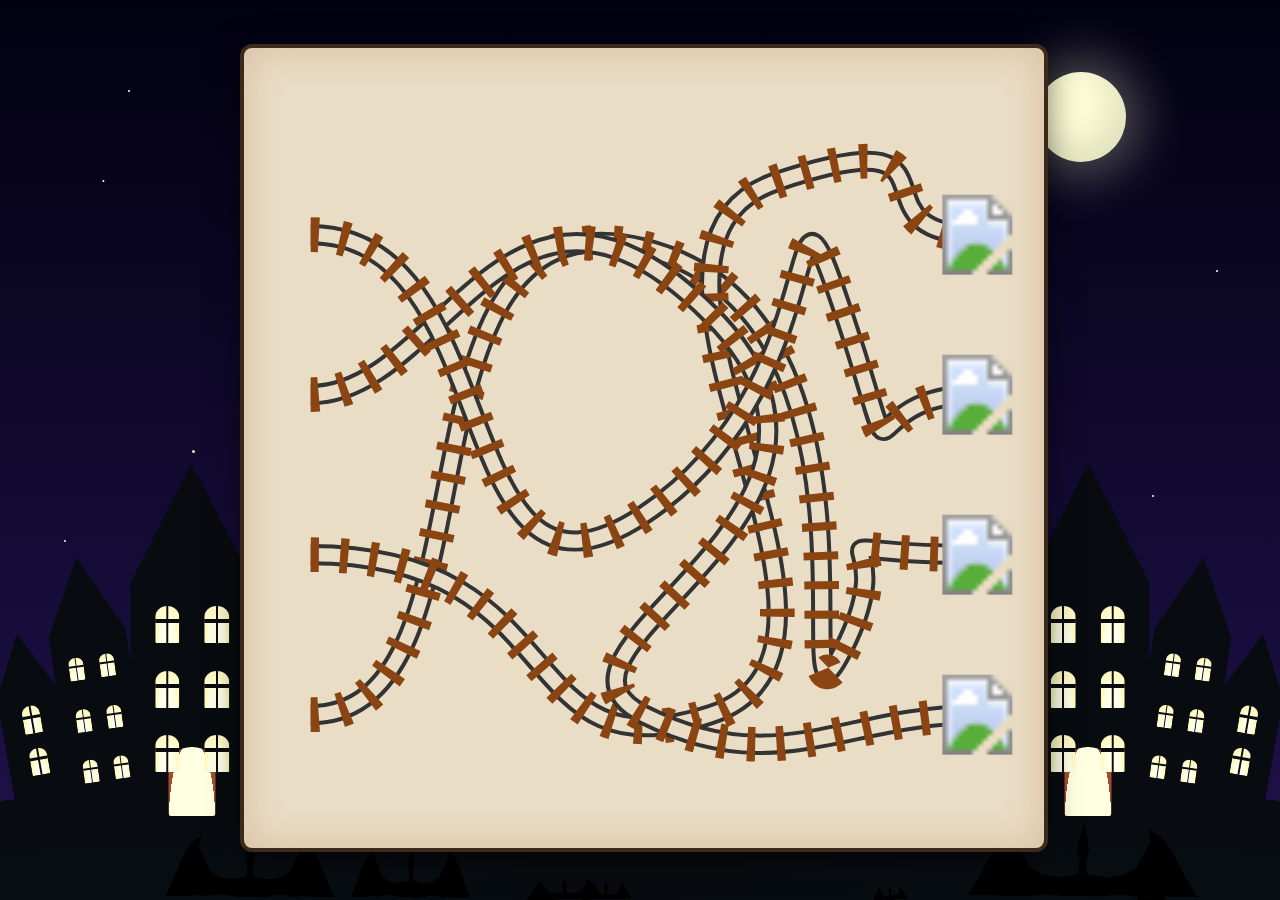
==== index.html @ 53bd4fba "adding files" ====
<!doctype html>
<html lang="en">
  <head>
    <meta charset="UTF-8" />
    <meta name="viewport" content="width=device-width, initial-scale=1.0" />
    <title>Interactive Train Maze</title>

    <!-- Importing a magical Harry Potter style font -->
    <link rel="preconnect" href="https://fonts.googleapis.com" />
    <link rel="preconnect" href="https://fonts.gstatic.com" crossorigin />
    <link
      href="https://fonts.googleapis.com/css2?family=Macondo&display=swap"
      rel="stylesheet"
    />

    <style>
      :root {
        --castle-color: #010c19;
        --land-height: 7em;
      }

      body {
        display: flex;
        justify-content: center;
        align-items: center;
        min-height: 100vh;
        margin: 0;
        /* Magical night sky background gradient */
        background: linear-gradient(to bottom, #020111 0%, #20124d 100%);
        font-family: sans-serif;
      }

      /* ====== NEW BACKGROUND SCENERY ====== */
      .scenery {
        position: fixed;
        top: 0;
        left: 0;
        width: 100vw;
        height: 100vh;
        overflow: hidden;
        z-index: -1;
        pointer-events: none;
      }

      /* Custom Dragon Canvas Integration */
      #c {
        position: absolute;
        top: 0;
        left: 0;
        width: 100vw;
        height: 100vh;
        z-index: 2; /* Sets it above the castle but below the maze */
        pointer-events: none;
      }

      /* The Moon */
      .moon {
        position: absolute;
        top: 8%;
        right: 12%;
        width: 90px;
        height: 90px;
        background: #fdfcd6;
        border-radius: 50%;
        box-shadow:
          0 0 50px 15px rgba(253, 252, 214, 0.3),
          inset -15px -15px 30px rgba(0, 0, 0, 0.1);
        z-index: 0;
      }

      /* Animated Stars - Shining and Subtle Drifting */
      @keyframes twinkle {
        0% {
          opacity: 0.2;
          transform: scale(0.8);
        }
        50% {
          opacity: 1;
          transform: scale(1.2);
        }
        100% {
          opacity: 0.2;
          transform: scale(0.8);
        }
      }

      @keyframes drift {
        0% {
          transform: translate(0px, 0px);
        }
        50% {
          transform: translate(-8px, -4px);
        }
        100% {
          transform: translate(0px, 0px);
        }
      }

      .star-layer {
        position: absolute;
        width: 2px;
        height: 2px;
        background: transparent;
        border-radius: 50%;
        z-index: 0;
      }
      .star-layer.one {
        box-shadow:
          10vw 10vh #fff,
          20vw 35vh #fff,
          45vw 15vh #fff,
          65vw 40vh #fff,
          85vw 10vh #fff,
          90vw 55vh #fff,
          30vw 70vh #fff,
          60vw 80vh #fff,
          5vw 60vh #fff;
        animation:
          twinkle 3s infinite ease-in-out,
          drift 20s infinite ease-in-out;
      }
      .star-layer.two {
        width: 3px;
        height: 3px;
        box-shadow:
          15vw 50vh #f1e4b3,
          40vw 25vh #f1e4b3,
          75vw 60vh #f1e4b3,
          80vw 25vh #f1e4b3,
          25vw 85vh #f1e4b3,
          50vw 85vh #f1e4b3;
        animation:
          twinkle 4s infinite ease-in-out reverse,
          drift 25s infinite ease-in-out reverse;
      }
      .star-layer.three {
        box-shadow:
          25vw 5vh #fff,
          55vw 45vh #fff,
          75vw 85vh #fff,
          95vw 30vh #fff,
          35vw 20vh #fff,
          8vw 20vh #fff;
        animation:
          twinkle 2.5s infinite ease-in-out 1s,
          drift 18s infinite ease-in-out;
      }

      /* ====== USER'S CUSTOM CSS CASTLES ====== */
      .castle-container {
        position: absolute;
        bottom: 0;
        left: 0;
        width: 100vw;
        height: 100vh;
        /* Dynamic font scaling explicitly set to user requirements */
        font-size: 1.2vw; /* Desktop size */
        pointer-events: none;
        z-index: 1; /* Sets the castle strictly BEHIND the canvas dragons */
        filter: saturate(60%) sepia(30%);
      }

      /* Mobile size overrides */
      @media (max-width: 768px) {
        .castle-container {
          /*  font-size: 0.5vw;*/
        }

        /* Fix the letter on mobile screens so it isn't too narrow */
        #letter-overlay {
          padding: 2rem 1.5rem !important; /* Reduce thick padding */
          max-width: 95% !important; /* Allow it to fill more screen width */
        }

        /* Scale down fonts and logo for mobile letter */
        .letter-greeting {
          font-size: 1.8rem !important;
          margin-right: 45px !important; /* Space for the smaller logo */
        }
        .letter-body {
          font-size: 1.2rem !important;
        }
        .letter-signoff {
          font-size: 1.4rem !important;
        }
        .letter-logo {
          width: 60px !important;
          top: -10px !important;
          right: -10px !important;
        }
      }

      /* Base wrapper for a single castle acting as a 0px anchor point */
      .castle {
        position: absolute;
        bottom: -2px; /* Hides any tiny pixel gaps at the bottom of the screen */
        width: 0;
        height: 0;
      }

      /* The Land Base */
      .land {
        position: absolute;
        left: 50%;
        bottom: 0;
        transform: translate(-50%, 0);
        width: 75em;
        height: var(--land-height);
        background: radial-gradient(
            ellipse at bottom,
            #000d1c 0 20%,
            var(--castle-color) 50% 70%,
            transparent 70% 100%
          )
          50% 0 / 105% 100%;
      }

      /* Elevates the buildings so they sit ON the land */
      .buildings {
        position: absolute;
        left: 0;
        bottom: calc(var(--land-height) * 0.8);
        width: 0;
        height: 0;
      }

      /* Positions for the left and right duplicated castles */
      .left-castle {
        left: 15vw;
      }

      .right-castle {
        right: 15vw;
        /* Flipping the right castle perfectly mirrors the scene! */
        transform: scaleX(-1);
      }

      .b1,
      .b2,
      .b3,
      .b4,
      .b5 {
        position: absolute;
        background: var(--castle-color);
        transform: translate(-50%, 0);
      }

      .roof {
        position: absolute;
        left: 50%;
        transform: translate(-50%, 0);
        background: conic-gradient(
          from 90deg at 50% 0%,
          transparent 0deg 63deg,
          var(--castle-color) 63deg 117deg,
          transparent 117deg
        );
      }

      .door {
        position: absolute;
        left: 50%;
        bottom: 0;
        transform: translate(-50%, 0);
        border-radius: 50% 50% 5% 5% / 30% 30% 5% 5%;
        background: radial-gradient(at 50% 100%, #fff0d8 0 70%, #ff2900 70%) 0
          50% / 100% 120%;
      }

      /* Base Window Styles */
      .w1,
      .w2,
      .w3,
      .w4,
      .w5,
      .w6,
      .w1-2,
      .w3-4,
      .w1-2-c {
        position: absolute;
        transform: translate(-50%, 0);
        border-radius: 50% 50% 5% 5% / 30% 30% 5% 5%;
        background:
          linear-gradient(
            transparent 0 35%,
            var(--castle-color) 35% 45%,
            transparent 45%
          ),
          linear-gradient(
            to right,
            transparent 0 45%,
            var(--castle-color) 45% 55%,
            transparent 55%
          ),
          radial-gradient(at 50% 100%, #ffffd7 0 45%, #f8ef9d 60%);
      }

      .w1-2-c {
        border-radius: 50%;
      }

      /* Building 1 */
      .b1 {
        width: 8em;
        height: 15em;
        left: 0;
        bottom: 0;
      }
      .b1 .roof {
        bottom: calc(15em - 0.05em);
        width: 8em;
        height: 8em;
      }
      .b1 .door {
        width: 3em;
        height: 4.5em;
      }
      .b1 .w1,
      .b1 .w2,
      .b1 .w3,
      .b1 .w4,
      .b1 .w5,
      .b1 .w6 {
        width: 1.6em;
        height: 2.4em;
      }
      .b1 .w1,
      .b1 .w3,
      .b1 .w5 {
        left: 2.4em;
      }
      .b1 .w2,
      .b1 .w4,
      .b1 .w6 {
        left: 5.6em;
      }
      .b1 .w1,
      .b1 .w2 {
        bottom: 75%;
      }
      .b1 .w3,
      .b1 .w4 {
        bottom: 47%;
      }
      .b1 .w5,
      .b1 .w6 {
        bottom: 19%;
      }

      /* Building 2 */
      .b2 {
        width: 5em;
        height: 12em;
        left: -6em;
        bottom: 0;
        transform: translate(-50%, 0) rotate(-8deg);
      }
      .b2 .roof {
        bottom: calc(12em - 0.05em);
        width: 5em;
        height: 5em;
      }
      .b2 .w1,
      .b2 .w2,
      .b2 .w3,
      .b2 .w4,
      .b2 .w5,
      .b2 .w6 {
        width: 1em;
        height: 1.5em;
      }
      .b2 .w1,
      .b2 .w3,
      .b2 .w5 {
        left: 1.5em;
      }
      .b2 .w2,
      .b2 .w4,
      .b2 .w6 {
        left: 3.5em;
      }
      .b2 .w1,
      .b2 .w2 {
        bottom: 75%;
      }
      .b2 .w3,
      .b2 .w4 {
        bottom: 47%;
      }
      .b2 .w5,
      .b2 .w6 {
        bottom: 19%;
      }

      /* Building 3 */
      .b3 {
        width: 5em;
        height: 12em;
        left: 6em;
        bottom: 0;
        transform: translate(-50%, 0) rotate(8deg);
      }
      .b3 .roof {
        bottom: calc(12em - 0.05em);
        width: 5em;
        height: 5em;
      }
      .b3 .w3,
      .b3 .w4,
      .b3 .w5,
      .b3 .w6 {
        width: 1em;
        height: 1.5em;
      }
      .b3 .w1-2-c {
        width: 1.7em;
        height: 1.7em;
        left: 50%;
        bottom: calc(75% * 1.1);
      }
      .b3 .w3,
      .b3 .w5 {
        left: 1.5em;
      }
      .b3 .w4,
      .b3 .w6 {
        left: 3.5em;
      }
      .b3 .w3,
      .b3 .w4 {
        bottom: 47%;
      }
      .b3 .w5,
      .b3 .w6 {
        bottom: 19%;
      }

      /* Building 4 */
      .b4 {
        width: 4em;
        height: 8em;
        left: -10em;
        bottom: 0;
        transform: translate(-50%, 0) rotate(-10deg);
      }
      .b4 .roof {
        bottom: calc(8em - 0.05em);
        width: 4em;
        height: 4em;
      }
      .b4 .w1-2,
      .b4 .w3-4 {
        width: 1.2em;
        height: 1.8em;
        left: 50%;
      }
      .b4 .w1-2 {
        bottom: calc(75% * 0.9);
      }
      .b4 .w3-4 {
        bottom: calc(47% * 0.7);
      }

      /* Building 5 */
      .b5 {
        width: 4em;
        height: 8em;
        left: 10em;
        bottom: 0;
        transform: translate(-50%, 0) rotate(10deg);
      }
      .b5 .roof {
        bottom: calc(8em - 0.05em);
        width: 4em;
        height: 4em;
      }
      .b5 .w1,
      .b5 .w2,
      .b5 .w3,
      .b5 .w4 {
        width: 0.8em;
        height: 1.2em;
      }
      .b5 .w1,
      .b5 .w3 {
        left: 1.2em;
      }
      .b5 .w2,
      .b5 .w4 {
        left: 2.8em;
      }
      .b5 .w1,
      .b5 .w2 {
        bottom: 75%;
      }
      .b5 .w3,
      .b5 .w4 {
        bottom: 47%;
      }

      /* ===================================== */

      .maze-container {
        width: 100%;
        max-width: 800px;
        padding: 20px;
        position: relative;
        z-index: 10; /* Ensures the maze is completely above the scenery and canvas */
      }

      svg#maze-svg {
        width: 100%;
        height: auto;
        background-color: #eaddc5;
        border-radius: 12px;
        box-shadow:
          0 8px 32px rgba(0, 0, 0, 0.5),
          inset 0 0 40px rgba(139, 69, 19, 0.2);
        border: 4px solid #3c2a1a;
      }

      /* Background Blur Effect */
      #maze-content {
        transition:
          filter 1s ease-in-out,
          opacity 1s ease-in-out;
      }

      #maze-content.blurred {
        filter: blur(5px);
        opacity: 0.5;
      }

      /* Owl Visibility & Positioning */
      .owl-positioner {
        opacity: 0;
        pointer-events: none;
        transition: opacity 1s ease-in-out;
      }
      .owl-positioner.visible {
        opacity: 1;
        pointer-events: auto;
      }

      .owl {
        animation: floaty 1.75s infinite;
      }

      /* Magical Letter Hover Effect */
      .letter-clicker {
        cursor: pointer;
        transition: filter 0.3s ease;
      }
      .letter-clicker:hover {
        filter: drop-shadow(0px 0px 8px #e5b13a);
      }

      /* SVG Animations */
      .Eye1,
      .Eye2 {
        animation: blink 5s infinite;
        transform-origin: 0px;
        transform-box: fill-box;
      }
      .Wing_Left {
        animation: shake-left-wing 500ms infinite;
        transform-origin: 37% 0%;
        transform-box: fill-box;
      }
      .Wing_Right {
        animation: shake-right-wing 500ms infinite;
        transform-origin: 57% 0%;
        transform-box: fill-box;
      }
      .Left_Leg {
        animation: shake-left-leg 1.5s infinite;
        transform-origin: 66% 0%;
        transform-box: fill-box;
      }
      .Right_Leg {
        animation: shake-right-leg 2s infinite;
        transform-origin: 32% 2%;
        transform-box: fill-box;
      }

      /* Owl Colors */
      .st0 {
        display: none;
      }
      .st1 {
        fill: #482d2c;
        stroke: #6b5f5e;
        stroke-miterlimit: 10;
      }
      .st2 {
        fill: #b8afc2;
      }
      .st3 {
        fill: #ffffff;
      }
      .st4 {
        fill: #482d2c;
      }
      .st5 {
        fill: #b8afc2;
      }
      .st6 {
        display: none;
        fill: #8e8597;
      }
      .st7 {
        fill: #ffffff;
      }
      .st8 {
        stroke: #000000;
        stroke-miterlimit: 10;
      }
      .st9 {
        fill: #ffffff;
        stroke: #000000;
        stroke-miterlimit: 10;
      }
      .st10 {
        fill: #482d2c;
      }

      @keyframes blink {
        40% {
          transform: scaleY(1);
        }
        45% {
          transform: scaleY(0.1);
        }
        50% {
          transform: scaleY(1);
        }
      }
      @keyframes shake-left-wing {
        0% {
          transform: rotate(0deg);
        }
        50% {
          transform: rotate(130deg);
        }
        100% {
          transform: rotate(0deg);
        }
      }
      @keyframes shake-right-wing {
        0% {
          transform: rotate(0deg);
        }
        50% {
          transform: rotate(-130deg);
        }
        100% {
          transform: rotate(0deg);
        }
      }
      @keyframes shake-left-leg {
        0% {
          transform: rotate(0deg);
        }
        50% {
          transform: rotate(30deg);
        }
        100% {
          transform: rotate(0deg);
        }
      }
      @keyframes shake-right-leg {
        0% {
          transform: rotate(0deg);
        }
        50% {
          transform: rotate(-30deg);
        }
        100% {
          transform: rotate(0deg);
        }
      }
      @keyframes floaty {
        0% {
          transform: translateY(15px);
        }
        50% {
          transform: translateY(0px);
        }
        100% {
          transform: translateY(15px);
        }
      }

      @keyframes float {
        0% {
          transform: translateY(0px) scale(1);
          opacity: 0.85;
        }
        50% {
          transform: translateY(-12px) scale(1.05);
          opacity: 0.6;
        }
        100% {
          transform: translateY(0px) scale(1);
          opacity: 0.85;
        }
      }

      .smoke-puff {
        animation: float 4s ease-in-out infinite;
        transform-origin: center;
      }
      .smoke-puff:nth-child(2) {
        animation-delay: -1.5s;
      }
      .smoke-puff:nth-child(3) {
        animation-delay: -3s;
      }

      @keyframes spin {
        100% {
          transform: rotate(360deg);
        }
      }

      #wheel-back {
        transform-origin: 150px 295px;
      }
      #wheel-mid {
        transform-origin: 260px 310px;
      }
      #wheel-front {
        transform-origin: 340px 310px;
      }

      .track-clicker {
        cursor: pointer;
        outline: none;
        -webkit-tap-highlight-color: transparent;
      }

      #moving-train {
        offset-rotate: auto;
        opacity: 0;
        transition: opacity 0.3s;
      }

      /* TRAIN FALLING APART ANIMATIONS */
      @keyframes break-body {
        100% {
          transform: translateY(150px) rotate(35deg);
          opacity: 0;
        }
      }
      @keyframes break-wheel-back {
        100% {
          transform: translate(-150px, 150px) rotate(-360deg);
          opacity: 0;
        }
      }
      @keyframes break-wheel-mid {
        100% {
          transform: translate(50px, 200px) rotate(180deg);
          opacity: 0;
        }
      }
      @keyframes break-wheel-front {
        100% {
          transform: translate(200px, 100px) rotate(360deg);
          opacity: 0;
        }
      }
      @keyframes scatter-smoke {
        100% {
          transform: translate(-150px, -200px) scale(2);
          opacity: 0;
        }
      }

      .falling-apart #train-body {
        animation: break-body 1.2s forwards
          cubic-bezier(0.55, 0.085, 0.68, 0.53);
      }
      .falling-apart #wheel-back {
        animation: break-wheel-back 1.1s forwards
          cubic-bezier(0.55, 0.085, 0.68, 0.53);
      }
      .falling-apart #wheel-mid {
        animation: break-wheel-mid 1.2s forwards
          cubic-bezier(0.55, 0.085, 0.68, 0.53);
      }
      .falling-apart #wheel-front {
        animation: break-wheel-front 1s forwards
          cubic-bezier(0.55, 0.085, 0.68, 0.53);
      }
      .falling-apart #smoke {
        animation: scatter-smoke 1s forwards ease-out;
      }

      /* Error/Crash Overlay */
      #message-overlay {
        position: absolute;
        top: 50%;
        left: 50%;
        transform: translate(-50%, -50%);
        background: rgba(255, 255, 255, 0.95);
        padding: 2rem 3rem;
        border-radius: 12px;
        box-shadow: 0 10px 30px rgba(0, 0, 0, 0.3);
        text-align: center;
        opacity: 1;
        transition: opacity 0.3s ease;
        pointer-events: auto;
        z-index: 10;
        border: 2px solid #3c2a1a;
        cursor: pointer;
      }
      #message-overlay.hidden {
        opacity: 0;
        pointer-events: none;
      }
      #message-overlay h2 {
        margin: 0 0 0.5rem 0;
        font-size: 1.6rem;
        color: #1a1a1a;
      }

      /* Magical Opened Letter Overlay */
      #letter-overlay {
        position: absolute;
        top: 50%;
        left: 50%;
        transform: translate(-50%, -50%) scale(0.6) rotate(-5deg);
        background: #f4e8c1;
        background-image: radial-gradient(#f4e8c1 40%, #e8d5a5 100%);
        padding: 3rem 4rem;
        border-radius: 4px;
        box-shadow:
          0 20px 50px rgba(0, 0, 0, 0.5),
          inset 0 0 25px rgba(166, 138, 86, 0.5);
        opacity: 0;
        pointer-events: none;
        transition: all 0.5s cubic-bezier(0.34, 1.56, 0.64, 1);
        z-index: 20;
        border: 2px solid #d4b872;
        max-width: 80%;
      }
      #letter-overlay.open {
        opacity: 1;
        pointer-events: auto;
        transform: translate(-50%, -50%) scale(1) rotate(0deg);
      }

      .letter-content {
        position: relative;
      }
      .letter-logo {
        position: absolute;
        top: -20px;
        right: -20px;
        width: 90px;
        height: auto;
        opacity: 0.9;
        filter: drop-shadow(0px 4px 6px rgba(0, 0, 0, 0.2));
      }

      .hp-font {
        font-family: "Macondo", cursive, serif;
        color: #2b5329;
        margin: 0;
        letter-spacing: 1px;
      }
      .letter-greeting {
        font-size: 2.5rem;
        margin-bottom: 1.5rem;
        text-align: left;
        margin-right: 60px;
      }
      .letter-body {
        font-size: 1.6rem;
        line-height: 1.5;
        text-align: justify;
        margin-bottom: 1.5rem;
      }
      .letter-signoff {
        font-size: 1.8rem;
        text-align: right;
        margin-top: 2rem;
        margin-bottom: 2rem;
        line-height: 1.3;
      }

      #close-letter-btn {
        padding: 12px 28px;
        background: #9e2a3b;
        color: #f4e8c1;
        border: 2px solid #7a1a29;
        border-radius: 6px;
        cursor: pointer;
        font-weight: bold;
        font-size: 1.1rem;
        transition: background 0.2s;
        font-family: sans-serif;
        display: block;
        margin: 0 auto;
      }
      #close-letter-btn:hover {
        background: #7a1a29;
      }
    </style>
  </head>
  <body>
    <!-- FIXED BACKGROUND SCENE -->
    <div class="scenery">
      <!-- Your Custom Dragon Canvas -->
      <canvas id="c"></canvas>

      <div class="moon"></div>
      <div class="star-layer one"></div>
      <div class="star-layer two"></div>
      <div class="star-layer three"></div>

      <!-- Your Custom CSS Castle implementation -->
      <div class="castle-container">
        <!-- Left Castle -->
        <div class="castle left-castle">
          <div class="land"></div>
          <div class="buildings">
            <div class="b1">
              <div class="roof"></div>
              <div class="door"></div>
              <div class="w1"></div>
              <div class="w2"></div>
              <div class="w3"></div>
              <div class="w4"></div>
              <div class="w5"></div>
              <div class="w6"></div>
            </div>
            <div class="b2">
              <div class="roof"></div>
              <div class="w1"></div>
              <div class="w2"></div>
              <div class="w3"></div>
              <div class="w4"></div>
              <div class="w5"></div>
              <div class="w6"></div>
            </div>
            <div class="b3">
              <div class="roof"></div>
              <div class="w1-2-c"></div>
              <div class="w3"></div>
              <div class="w4"></div>
              <div class="w5"></div>
              <div class="w6"></div>
            </div>
            <div class="b4">
              <div class="roof"></div>
              <div class="w1-2"></div>
              <div class="w3-4"></div>
            </div>
            <div class="b5">
              <div class="roof"></div>
              <div class="w1"></div>
              <div class="w2"></div>
              <div class="w3"></div>
              <div class="w4"></div>
            </div>
          </div>
        </div>

        <!-- Right Castle (Mirrored) -->
        <div class="castle right-castle">
          <div class="land"></div>
          <div class="buildings">
            <div class="b1">
              <div class="roof"></div>
              <div class="door"></div>
              <div class="w1"></div>
              <div class="w2"></div>
              <div class="w3"></div>
              <div class="w4"></div>
              <div class="w5"></div>
              <div class="w6"></div>
            </div>
            <div class="b2">
              <div class="roof"></div>
              <div class="w1"></div>
              <div class="w2"></div>
              <div class="w3"></div>
              <div class="w4"></div>
              <div class="w5"></div>
              <div class="w6"></div>
            </div>
            <div class="b3">
              <div class="roof"></div>
              <div class="w1-2-c"></div>
              <div class="w3"></div>
              <div class="w4"></div>
              <div class="w5"></div>
              <div class="w6"></div>
            </div>
            <div class="b4">
              <div class="roof"></div>
              <div class="w1-2"></div>
              <div class="w3-4"></div>
            </div>
            <div class="b5">
              <div class="roof"></div>
              <div class="w1"></div>
              <div class="w2"></div>
              <div class="w3"></div>
              <div class="w4"></div>
            </div>
          </div>
        </div>
      </div>
    </div>

    <!-- MAZE CONTAINER -->
    <div class="maze-container">
      <!-- Crash Message Overlay (Click anywhere) -->
      <div id="message-overlay" class="hidden">
        <h2 id="message-title">Wrong House! Try Again.</h2>
        <p style="font-size: 1.1rem; color: #4a4a4a; margin: 10px 0 0 0">
          (Click anywhere to play again)
        </p>
      </div>

      <!-- Magical Opened Letter Overlay -->
      <div id="letter-overlay" class="hidden">
        <div class="letter-content">
          <img src="hogward_logo.png" alt="Hogwarts Logo" class="letter-logo" />

          <h1 class="hp-font letter-greeting">Dear Khalid,</h1>
          <p class="hp-font letter-body">
            You have been accepted into Gryffindor House at Hogwarts. Your
            courage and bravery set you apart.
            <br /><br />
            Term begins September 1st.
          </p>
          <p class="hp-font letter-signoff">
            Yours sincerely,<br />
            <strong>Prof. McGonagall</strong>
          </p>
          <button id="close-letter-btn">Play Again</button>
        </div>
      </div>

      <svg
        id="maze-svg"
        viewBox="0 0 600 600"
        xmlns="http://www.w3.org/2000/svg"
      >
        <defs>
          <path
            id="path1"
            d="M 100 50 C 100 200, 500 100, 450 300 S 50 400, 150 450 S 220 400, 220 550"
          />
          <path
            id="path2"
            d="M 220 50 C 220 250, 50 200, 100 350 S 450 250, 500 400 S 460 450, 460 550"
          />
          <path
            id="path3"
            d="M 340 50 C 340 150, 550 200, 400 350 S 150 200, 100 300 S 100 450, 100 550"
          />
          <path
            id="path4"
            d="M 460 50 C 460 200, 150 150, 250 300 S 550 400, 400 450 S 340 450, 340 550"
          />
        </defs>

        <g id="maze-content">
          <g transform="rotate(-90 300 300)">
            <use href="#path1" stroke="#333333" stroke-width="16" fill="none" />
            <use href="#path1" stroke="#eaddc5" stroke-width="10" fill="none" />
            <use
              href="#path1"
              stroke="#8B4513"
              stroke-width="26"
              stroke-dasharray="6 16"
              fill="none"
            />

            <use href="#path2" stroke="#333333" stroke-width="16" fill="none" />
            <use href="#path2" stroke="#eaddc5" stroke-width="10" fill="none" />
            <use
              href="#path2"
              stroke="#8B4513"
              stroke-width="26"
              stroke-dasharray="6 16"
              fill="none"
            />

            <use href="#path3" stroke="#333333" stroke-width="16" fill="none" />
            <use href="#path3" stroke="#eaddc5" stroke-width="10" fill="none" />
            <use
              href="#path3"
              stroke="#8B4513"
              stroke-width="26"
              stroke-dasharray="6 16"
              fill="none"
            />

            <use href="#path4" stroke="#333333" stroke-width="16" fill="none" />
            <use href="#path4" stroke="#eaddc5" stroke-width="10" fill="none" />
            <use
              href="#path4"
              stroke="#8B4513"
              stroke-width="26"
              stroke-dasharray="6 16"
              fill="none"
            />

            <image
              href="https://contentful.harrypotter.com/usf1vwtuqyxm/17xo05yCVo3tetTYhsgAvG/8963643ef613a74abc40a72548ddb953/Filled-Ravenclaw.svg"
              x="70"
              y="520"
              width="60"
              height="60"
              transform="rotate(90, 100, 550)"
            />
            <image
              href="https://contentful.harrypotter.com/usf1vwtuqyxm/1Et1EKQhLsGiql1ZlbHShw/79b58fe13d156833a808c82b085bedfe/Filled-Hufflepuff.svg"
              x="190"
              y="520"
              width="60"
              height="60"
              transform="rotate(90, 220, 550)"
            />
            <image
              href="https://contentful.harrypotter.com/usf1vwtuqyxm/1dUgeiYSumqjTF6m8BWP1u/aa4d596be495975136ce08fe14a63e7b/Filled-Slytherin.svg"
              x="310"
              y="520"
              width="60"
              height="60"
              transform="rotate(90, 340, 550)"
            />
            <image
              href="https://contentful.harrypotter.com/usf1vwtuqyxm/4PcgKT3VHNAUTvf7kXkdrD/2093bb06b6a9e6e74129f13c0c639932/Filled-Gryffindor.svg"
              x="430"
              y="520"
              width="60"
              height="60"
              transform="rotate(90, 460, 550)"
            />

            <use
              class="track-clicker"
              href="#path1"
              stroke="transparent"
              stroke-width="40"
              fill="none"
              data-target="#path1"
            />
            <use
              class="track-clicker"
              href="#path2"
              stroke="transparent"
              stroke-width="40"
              fill="none"
              data-target="#path2"
            />
            <use
              class="track-clicker"
              href="#path3"
              stroke="transparent"
              stroke-width="40"
              fill="none"
              data-target="#path3"
            />
            <use
              class="track-clicker"
              href="#path4"
              stroke="transparent"
              stroke-width="40"
              fill="none"
              data-target="#path4"
            />

            <g id="moving-train">
              <g
                id="train-visuals"
                transform="scale(0.18) translate(-250, -300)"
              >
                <g id="smoke" fill="#e2e8f0">
                  <path
                    class="smoke-puff"
                    d="M 380,50 Q 350,30 385,15 Q 410,-10 445,10 Q 480,0 490,30 Q 515,60 480,85 Q 490,110 450,110 Q 410,120 390,95 Q 350,105 355,70 Z"
                  />
                  <path
                    class="smoke-puff"
                    d="M 330,100 Q 310,70 345,65 Q 370,40 405,60 Q 440,50 435,90 Q 455,115 420,125 Q 390,140 360,120 Q 330,135 320,110 Z"
                  />
                  <path
                    class="smoke-puff"
                    d="M 310,150 Q 300,130 325,125 Q 340,110 360,125 Q 380,120 375,145 Q 390,160 365,165 Q 340,175 325,160 Q 305,170 310,150 Z"
                  />
                </g>

                <g id="train-body">
                  <path
                    d="M 70 280 L 420 280 L 420 300 L 70 300 Z"
                    fill="#2c2c2c"
                  />
                  <path
                    d="M 70 275 L 420 275"
                    stroke="#e5b13a"
                    stroke-width="3"
                  />
                  <image
                    href="boy_sitting.png"
                    x="80"
                    y="155"
                    width="100"
                    height="120"
                  />
                  <path
                    d="M 80 140 L 180 140 L 180 280 L 80 280 Z M 100 155 L 100 225 L 160 225 L 160 155 Z"
                    fill="#7a1a29"
                    fill-rule="evenodd"
                  />
                  <path
                    d="M 70 145 C 70 110, 190 110, 190 145 Z"
                    fill="#1a1a1a"
                  />

                  <path
                    d="M 180 170 L 360 170 C 400 170, 400 280, 360 280 L 180 280 Z"
                    fill="#7a1a29"
                  />
                  <path
                    d="M 180 180 L 350 180 C 370 180, 370 210, 350 210 L 180 210 Z"
                    fill="#9e2a3b"
                    opacity="0.6"
                  />
                  <path
                    d="M 230 170 L 230 280"
                    stroke="#e5b13a"
                    stroke-width="4"
                  />
                  <path
                    d="M 290 170 L 290 280"
                    stroke="#e5b13a"
                    stroke-width="4"
                  />
                  <path
                    d="M 80 250 L 375 250"
                    stroke="#e5b13a"
                    stroke-width="4"
                  />
                  <path
                    d="M 315 170 L 315 110 L 300 90 L 350 90 L 335 110 L 335 170 Z"
                    fill="#1a1a1a"
                  />
                  <path
                    d="M 295 90 L 355 90 L 355 98 L 295 98 Z"
                    fill="#e5b13a"
                  />
                  <path
                    d="M 245 170 C 245 135, 275 135, 275 170 Z"
                    fill="#e5b13a"
                    stroke="#c08f22"
                    stroke-width="2"
                  />
                  <path d="M 390 300 L 440 330 L 380 330 Z" fill="#1a1a1a" />
                  <path
                    d="M 390 305 L 430 325 M 385 315 L 415 330"
                    stroke="#333"
                    stroke-width="3"
                  />
                  <circle
                    cx="390"
                    cy="225"
                    r="14"
                    fill="#ffffff"
                    stroke="#e5b13a"
                    stroke-width="4"
                  />
                  <path
                    d="M 420 285 L 435 285 L 435 295 L 420 295 Z"
                    fill="#7a1a29"
                  />
                  <circle
                    cx="440"
                    cy="290"
                    r="8"
                    fill="#a0a0a0"
                    stroke="#2c2c2c"
                    stroke-width="2"
                  />
                  <path
                    d="M 150 310 L 350 310"
                    stroke="#b0b0b0"
                    stroke-width="10"
                    stroke-linecap="round"
                  />
                  <path
                    d="M 150 310 L 350 310"
                    stroke="#ffffff"
                    stroke-width="4"
                    stroke-linecap="round"
                    opacity="0.6"
                  />
                  <path
                    d="M 350 295 L 390 295 L 390 325 L 350 325 Z"
                    fill="#4a4a4a"
                    stroke="#2c2c2c"
                    stroke-width="2"
                  />
                </g>

                <g id="wheel-back" class="wheel">
                  <circle
                    cx="150"
                    cy="295"
                    r="42"
                    fill="#1a1a1a"
                    stroke="#dcdcdc"
                    stroke-width="6"
                  />
                  <path
                    d="M 150 255 L 150 335 M 110 295 L 190 295 M 122 267 L 178 323 M 122 323 L 178 267"
                    stroke="#dcdcdc"
                    stroke-width="4"
                  />
                  <circle cx="150" cy="295" r="8" fill="#e5b13a" />
                </g>
                <g id="wheel-mid" class="wheel">
                  <circle
                    cx="260"
                    cy="310"
                    r="28"
                    fill="#1a1a1a"
                    stroke="#dcdcdc"
                    stroke-width="5"
                  />
                  <path
                    d="M 260 282 L 260 338 M 232 310 L 288 310 M 240 290 L 280 330 M 240 330 L 280 290"
                    stroke="#dcdcdc"
                    stroke-width="3"
                  />
                  <circle cx="260" cy="310" r="6" fill="#e5b13a" />
                </g>
                <g id="wheel-front" class="wheel">
                  <circle
                    cx="340"
                    cy="310"
                    r="28"
                    fill="#1a1a1a"
                    stroke="#dcdcdc"
                    stroke-width="5"
                  />
                  <path
                    d="M 340 282 L 340 338 M 312 310 L 368 310 M 320 290 L 360 330 M 320 330 L 360 290"
                    stroke="#dcdcdc"
                    stroke-width="3"
                  />
                  <circle cx="340" cy="310" r="6" fill="#e5b13a" />
                </g>
              </g>
            </g>
          </g>
        </g>

        <!-- Wrapped Owl for positioning in the center of the maze -->
        <g class="owl-positioner" transform="translate(240, 240)">
          <g class="owl">
            <g class="Left_Leg">
              <path
                class="st1"
                d="M47.8,139.4c0,0-4.1,4.7-4.6,10c-0.5,5.3,2.3,10.4,4.6,10.7c2.3,0.2,6.4-3.3,6.2-9.8 C53.8,143.9,47.8,139.4,47.8,139.4z"
              />
              <path
                class="st1"
                d="M37.9,139.8c0,0-6.2,0.7-10.1,4.3c-3.9,3.6-5.4,9.2-3.9,11c1.5,1.7,6.9,1.9,11.2-3 C39.3,147.2,37.9,139.8,37.9,139.8z"
              />
              <path
                class="st1"
                d="M43.6,137.5c0,0-8.7,4-11.8,9.7c-3.2,5.7-3.7,12.7-1,14.3s11-4.5,13.7-9.7C47.1,146.7,43.6,137.5,43.6,137.5z"
              />
            </g>
            <g class="Right_Leg">
              <path
                class="st1"
                d="M79.5,139.4c0,0,4.1,4.7,4.6,10c0.5,5.3-2.3,10.4-4.6,10.7c-2.3,0.2-6.4-3.3-6.2-9.8 C73.5,143.9,79.5,139.4,79.5,139.4z"
              />
              <path
                class="st1"
                d="M89.4,139.8c0,0,6.2,0.7,10.1,4.3c3.9,3.6,5.4,9.2,3.9,11c-1.5,1.7-6.9,1.9-11.2-3 C87.9,147.2,89.4,139.8,89.4,139.8z"
              />
              <path
                class="st1"
                d="M83.6,137.5c0,0,8.7,4,11.8,9.7c3.2,5.7,3.7,12.7,1,14.3c-2.7,1.7-11-4.5-13.7-9.7 C80.1,146.7,83.6,137.5,83.6,137.5z"
              />
            </g>
            <g class="Body">
              <path
                class="st2"
                d="M28.1,9.8C29,9,39.8,0,66.3,0s35.5,9.8,35.5,9.8S117.1-0.7,123.6,3c4.2,8.3-4.8,45.3-4.8,45.3l3.8,32 c0,0,8.2,62.7-57.2,64C-0.1,145.7,6.1,82,6.1,82l4.3-36.2c0,0-7.2-38.5-2.3-41.5S28.1,9.8,28.1,9.8z"
              />
            </g>
            <g class="Belly">
              <path
                class="st3"
                d="M18,125.5c0,0,7.6-36.2,46.1-38s46.3,38.5,46.3,38.5s-10.8,16.7-45,19S18,125.5,18,125.5z"
              />
            </g>
            <g class="belly_waves">
              <path
                class="st4"
                d="M34.1,101.6c2.5,2.4,6.3,6.6,10.1,6.7c3.7,0.1,7.2-4.1,9.3-6.7c-0.7,0-1.4,0-2.1,0c3,2.9,7.2,6.4,11.5,6.6 c4.6,0.3,8.5-3.5,11.1-6.9c-0.9,0-1.7,0-2.6,0c5.6,8.4,18.1,9.5,23.3,0c0.9-1.7-1.7-3.2-2.6-1.5c-4,7.4-13.8,6.6-18.2,0 c-0.7-1-1.9-0.9-2.6,0c-2.5,3.3-6.2,6.5-10.6,4.8c-2.8-1.1-5.2-3.1-7.3-5.1c-0.5-0.5-1.6-0.6-2.1,0c-1.6,1.9-4.7,6.1-7.5,5.7 c-2.7-0.4-5.7-3.9-7.6-5.7C34.8,98.2,32.7,100.3,34.1,101.6L34.1,101.6z"
              />
              <path
                class="st4"
                d="M45.8,122.3c1.7,3.5,4.9,8.5,9.3,8.5c4.4,0,7.8-5,9.5-8.5c-0.9-0.1-1.8-0.2-2.7-0.4 c1.7,4.2,5.2,8.8,10.2,8.9c4.9,0,8.1-4.6,9.4-8.9c0.6-1.8-2.3-2.6-2.9-0.8c-0.9,2.9-3.1,6.6-6.6,6.6c-3.5,0-6.1-3.8-7.3-6.6 c-0.4-1.1-2.1-1.6-2.7-0.4c-1.2,2.5-3.8,7-7,7c-3.1,0-5.5-4.5-6.7-7C47.6,119.1,45,120.6,45.8,122.3L45.8,122.3z"
              />
            </g>
            <g class="Wing_Left">
              <path
                class="st2"
                d="M37.4,93.6c0,0,25.5,23.8,21.3,32.8c-3.2,0.9-6.3,1.5-9.2,1.9C30,130.6,18.3,122,12.1,115 c-4-4.5-5.7-8.4-5.7-8.4s-4.5-18.3,5.3-23.8S37.4,93.6,37.4,93.6z"
              />
              <path
                class="st4"
                d="M36.3,94.6c4.8,4.5,9.4,9.4,13.5,14.6c2.8,3.6,6,7.7,7.3,12.2c0.2,0.7,0.6,1.8,0.5,2.6 c-0.4,1.6-0.3,1-1.8,1.4c-4.2,1.3-9,1.7-13.3,1.6c-13.5-0.1-26-6.8-33.2-18.3C5.9,103.3,5.2,92,9.8,86.4 C17,77.5,30.7,89,36.3,94.6c1.4,1.4,3.5-0.7,2.1-2.1c-6-6.1-16.7-14.9-25.9-11.7c-9.4,3.3-10.3,17.7-7.7,25.8 C8.5,118,22,126.7,33,129.1c4.2,0.9,8.6,1.2,12.9,1c3.4-0.2,10.4-0.2,13.1-2.3c3-2.2,1.2-7.3-0.2-10.1 c-4.5-9.6-12.8-18-20.4-25.1C37,91.2,34.9,93.3,36.3,94.6z"
              />
              <path class="st2" d="M14.4,97.2c-3.4,5-2.3,17.7-2.3,17.7" />
              <path
                class="st4"
                d="M13.1,96.5c-3.2,5.2-3,12.6-2.5,18.5c0.2,1.9,3.2,1.9,3,0c-0.4-5.4-0.8-12.3,2.1-17 C16.7,96.3,14.1,94.8,13.1,96.5L13.1,96.5z"
              />
              <path class="st2" d="M21.6,106.1c-3.3,5.4-0.6,16.5-0.6,16.5" />
              <path
                class="st4"
                d="M20.3,105.3c-2.8,5.2-2.1,12.1-0.8,17.7c0.4,1.9,3.3,1.1,2.9-0.8c-1.1-4.7-1.9-10.9,0.5-15.4 C23.8,105.1,21.3,103.6,20.3,105.3L20.3,105.3z"
              />
              <path class="st2" d="M30.1,112c-3.5,5.3-0.7,14.6-0.7,14.6" />
              <path
                class="st4"
                d="M28.8,111.2c-2.8,4.6-2.3,10.7-0.9,15.7c0.5,1.9,3.4,1.1,2.9-0.8c-1.2-4.2-1.8-9.5,0.6-13.4 C32.4,111.1,29.8,109.5,28.8,111.2L28.8,111.2z"
              />
              <path class="st2" d="M47.5,121c-1.5,2.6,0.8,7.4,0.8,7.4" />
              <path
                class="st4"
                d="M46.2,120.2c-1.4,2.8-0.5,6.2,0.8,8.9c0.8,1.7,3.4,0.2,2.6-1.5c-0.7-1.5-1.6-4.2-0.8-5.9 C49.7,120,47.1,118.5,46.2,120.2L46.2,120.2z"
              />
              <path class="st2" d="M38,128.4c0,0-2.1-6.3,1-11.8" />
              <path
                class="st4"
                d="M39.4,128c-1.1-3.5-0.8-7.4,0.9-10.6c0.9-1.7-1.7-3.2-2.6-1.5c-2.1,3.9-2.5,8.7-1.2,12.9 C37.1,130.6,40,129.8,39.4,128L39.4,128z"
              />
            </g>
            <g class="Wing_Right">
              <path
                class="st2"
                d="M90.7,93.6c0,0-25.5,23.8-21.3,32.8c3.2,0.9,6.3,1.5,9.2,1.9c19.4,2.4,31.1-6.2,37.4-13.3 c4-4.5,5.7-8.4,5.7-8.4s4.5-18.3-5.3-23.8S90.7,93.6,90.7,93.6z"
              />
              <path
                class="st4"
                d="M89.7,92.5C82.9,98.9,76.1,106,71.2,114c-1.9,3.1-5,8.4-3.4,12.2c1.2,2.6,4.9,2.5,7.5,3 c4.7,0.8,9.5,1.2,14.2,0.7c13-1.2,28.3-9.6,33.4-22.4c2.9-7.4,2.2-20.2-4.5-25.2C109.2,75.5,96.1,86,89.7,92.5 c-1.4,1.4,0.8,3.5,2.1,2.1c5.1-5.1,14.4-13.2,22.1-11.2c8.4,2.1,8.7,16.5,6.5,22.5c-3.9,10.8-16.9,18.6-27.5,20.5 c-4.1,0.7-8.3,0.8-12.4,0.4c-2.2-0.2-4.4-0.6-6.6-1c-1.6-0.3-2.8-0.1-3.3-1.4c-1.2-3.2,3.2-9,4.9-11.4 c4.7-6.7,10.4-12.9,16.4-18.4C93.2,93.3,91.1,91.2,89.7,92.5z"
              />
              <path class="st2" d="M113.7,97.2c3.4,5,2.3,17.7,2.3,17.7" />
              <path
                class="st4"
                d="M112.5,98c2.9,4.7,2.6,11.6,2.1,17c-0.2,1.9,2.8,1.9,3,0c0.5-5.9,0.7-13.3-2.5-18.5 C114,94.8,111.4,96.3,112.5,98L112.5,98z"
              />
              <path class="st2" d="M106.5,106.1c3.3,5.4,0.6,16.5,0.6,16.5" />
              <path
                class="st4"
                d="M105.2,106.8c2.4,4.4,1.6,10.6,0.5,15.4c-0.4,1.9,2.5,2.7,2.9,0.8c1.3-5.6,2.1-12.5-0.8-17.7 C106.9,103.6,104.3,105.1,105.2,106.8L105.2,106.8z"
              />
              <path class="st2" d="M98,112c3.5,5.3,0.7,14.6,0.7,14.6" />
              <path
                class="st4"
                d="M96.7,112.7c2.3,3.9,1.8,9.2,0.6,13.4c-0.5,1.9,2.4,2.7,2.9,0.8c1.5-5,1.9-11.1-0.9-15.7 C98.3,109.5,95.7,111.1,96.7,112.7L96.7,112.7z"
              />
              <path class="st2" d="M80.6,121c1.5,2.6-0.8,7.4-0.8,7.4" />
              <path
                class="st4"
                d="M79.3,121.7c0.9,1.7-0.1,4.3-0.8,5.9c-0.8,1.7,1.8,3.3,2.6,1.5c1.3-2.7,2.2-6.1,0.8-8.9 C81,118.5,78.5,120,79.3,121.7L79.3,121.7z"
              />
              <path class="st2" d="M90.1,128.4c0,0,2.1-6.3-1-11.8" />
              <path
                class="st4"
                d="M91.6,128.8c1.4-4.2,0.9-9-1.2-12.9c-0.9-1.7-3.5-0.2-2.6,1.5c1.7,3.2,2,7.2,0.9,10.6 C88.1,129.8,91,130.6,91.6,128.8L91.6,128.8z"
              />
            </g>
            <path
              class="st5"
              d="M19.7,27.2c0.5-0.7-6.6-4.2-11.2-2.5c4.9,4.7,3.9,9.7,3.9,9.7S2.3,33.9,1,37.6c6.1,2.2,6.7,7.5,6.7,7.5 S0,49.5,0,52.7c6.5-0.5,7.6,3.6,7.6,3.6s-0.5,5.5-5.8,11.1C4,69.8,11.8,67,11.8,67s-3.5,8.8-1.3,10.3c3.6-4,7.8-3.3,7.8-3.3 s-0.7,10.3,1.5,11.4c2.4-5.1,8.5-6.3,8.5-6.3s1.2,9,4.3,9C35.1,82,41,80,41,80s6.4,6.4,10.2,5c-2.1-4.6,2.7-10.5,2.7-10.5 s5.1,3,8.1,0.6c-1.8-3.5-1-8.2-1-8.2s2.8,0.8,4.6-1.4c-1.5-2.8-1-7.8-1-7.8V44.8c0,0-0.5-6.8,2.6-9.4c-1.6-2-6.6-0.6-6.6-0.6 s1.4-5.5,3.4-8c-1.8-3-10,1-10,1s-0.3-5.1,2.5-9C54.4,16.7,45.4,24,45.4,24s-2.9-7.1-1.8-9.9c-4.4-1.5-9,7.8-9,7.8 s-8.4-1.3-11.5-7.1C19.3,16.3,19.7,27.2,19.7,27.2z"
            />
            <g class="eyes">
              <g class="Eye1">
                <circle class="st6" cx="36.4" cy="51.1" r="29.3" />
                <circle class="st7" cx="34.6" cy="48.3" r="20.5" />
                <circle class="iris" cx="35.1" cy="41.3" r="12" />
                <circle class="st9" cx="34.6" cy="38.3" r="3.5" />
              </g>
              <path
                class="st5"
                d="M109.6,27.2c-0.5-0.7,6.6-4.2,11.2-2.5c-4.9,4.7-3.9,9.7-3.9,9.7s10-0.5,11.4,3.2c-6.1,2.2-6.7,7.5-6.7,7.5 s7.7,4.3,7.7,7.6c-6.5-0.5-7.6,3.6-7.6,3.6s0.5,5.5,5.8,11.1c-2.3,2.4-10.1-0.4-10.1-0.4s3.5,8.8,1.3,10.3c-3.6-4-7.8-3.3-7.8-3.3 s0.7,10.3-1.5,11.4c-2.4-5.1-8.5-6.3-8.5-6.3s-1.2,9-4.3,9C94.1,82,88.3,80,88.3,80s-6.4,6.4-10.2,5c2.1-4.6-2.7-10.5-2.7-10.5 s-5.1,3-8.1,0.6c1.8-3.5,1-8.2,1-8.2s-2.8,0.8-4.6-1.4c1.5-2.8,1-7.8,1-7.8V44.8c0,0,0.5-6.8-2.6-9.4c1.6-2,6.6-0.6,6.6-0.6 s-1.4-5.5-3.4-8c1.8-3,10,1,10,1s0.3-5.1-2.5-9c2.3-2.1,11.3,5.1,11.3,5.1s2.9-7.1,1.8-9.9c4.4-1.5,9,7.8,9,7.8s8.4-1.3,11.5-7.1 C110,16.3,109.6,27.2,109.6,27.2z"
              />
              <g class="Eye2">
                <circle class="st5" cx="93.4" cy="51.1" r="29.3" />
                <circle class="st7" cx="91.6" cy="48.3" r="20.5" />
                <circle class="iris" cx="92.1" cy="41.3" r="12" />
                <circle class="st9" cx="91.6" cy="38.3" r="3.5" />
              </g>
            </g>
            <g class="Nose">
              <ellipse class="st10" cx="63.4" cy="43.3" rx="5.8" ry="15.5" />
            </g>

            <g transform="translate(35, 70)">
              <g id="hogwarts-letter" class="letter-clicker">
                <rect
                  x="0"
                  y="0"
                  width="55"
                  height="40"
                  fill="#f4e8c1"
                  stroke="#a68a56"
                  stroke-width="1.5"
                />
                <path
                  d="M 0 0 L 27.5 22 L 55 0"
                  fill="#ebd69f"
                  stroke="#a68a56"
                  stroke-width="1.5"
                />
                <circle cx="27.5" cy="22" r="7" fill="#9e2a3b" />
                <circle cx="27.5" cy="22" r="5" fill="#7a1a29" />
                <text
                  x="27.5"
                  y="24.5"
                  font-size="6"
                  font-family="serif"
                  fill="#f4e8c1"
                  text-anchor="middle"
                  font-weight="bold"
                >
                  H
                </text>
              </g>
            </g>
          </g>
        </g>
      </svg>
    </div>

    <!-- External Dragon Canvas Script added here -->
    <script src="dragon.js"></script>

    <script>
      const mazeContent = document.getElementById("maze-content");
      const train = document.getElementById("moving-train");
      const trainVisuals = document.getElementById("train-visuals");
      const clickers = document.querySelectorAll(".track-clicker");
      const wheels = document.querySelectorAll(".wheel");

      const messageOverlay = document.getElementById("message-overlay");

      const owlPositioner = document.querySelector(".owl-positioner");
      const letterOverlay = document.getElementById("letter-overlay");
      const closeLetterBtn = document.getElementById("close-letter-btn");
      const hogwartsLetter = document.getElementById("hogwarts-letter");

      let currentAnimation = null;

      // Interaction for closing the generic error message
      messageOverlay.addEventListener("click", () => {
        messageOverlay.classList.add("hidden");
        trainVisuals.classList.remove("falling-apart");
        train.style.opacity = "0"; // Reset the train visually for a new game
      });

      // Interaction for opening the magical letter
      hogwartsLetter.addEventListener("click", () => {
        letterOverlay.classList.add("open");
      });

      // Interaction for closing the magical letter
      closeLetterBtn.addEventListener("click", () => {
        letterOverlay.classList.remove("open");
        owlPositioner.classList.remove("visible");
        mazeContent.classList.remove("blurred");
        train.style.opacity = "0"; // Reset the train visually for a new game
      });

      clickers.forEach((clicker) => {
        clicker.addEventListener("click", function () {
          // Hide previous messages and reset effects
          messageOverlay.classList.add("hidden");
          letterOverlay.classList.remove("open");
          owlPositioner.classList.remove("visible");
          mazeContent.classList.remove("blurred");
          trainVisuals.classList.remove("falling-apart");

          const targetId = this.getAttribute("data-target");
          const pathElement = document.querySelector(targetId);
          const pathData = pathElement.getAttribute("d");

          if (currentAnimation) {
            currentAnimation.cancel();
          }

          train.style.offsetPath = `path('${pathData}')`;
          train.style.opacity = "1";

          wheels.forEach((wheel) => {
            wheel.style.animation = "spin 1.5s linear infinite";
          });

          currentAnimation = train.animate(
            [{ offsetDistance: "0%" }, { offsetDistance: "100%" }],
            {
              duration: 5000,
              easing: "linear",
              fill: "forwards",
            },
          );

          currentAnimation.onfinish = () => {
            // FIX: Clear the inline spin style so the crash CSS animation takes over
            wheels.forEach((wheel) => {
              wheel.style.animation = "";
            });

            // Trigger Win/Loss Conditions
            if (targetId === "#path2") {
              // Gryffindor Path Selected - Show the Owl and blur background!
              owlPositioner.classList.add("visible");
              mazeContent.classList.add("blurred");
            } else {
              // Incorrect Path - Train parts break apart and Show Error Message
              trainVisuals.classList.add("falling-apart");

              // Delay the overlay slightly so user sees the crash first
              setTimeout(() => {
                messageOverlay.classList.remove("hidden");
              }, 700);
            }
          };
        });
      });
    </script>
  </body>
</html>
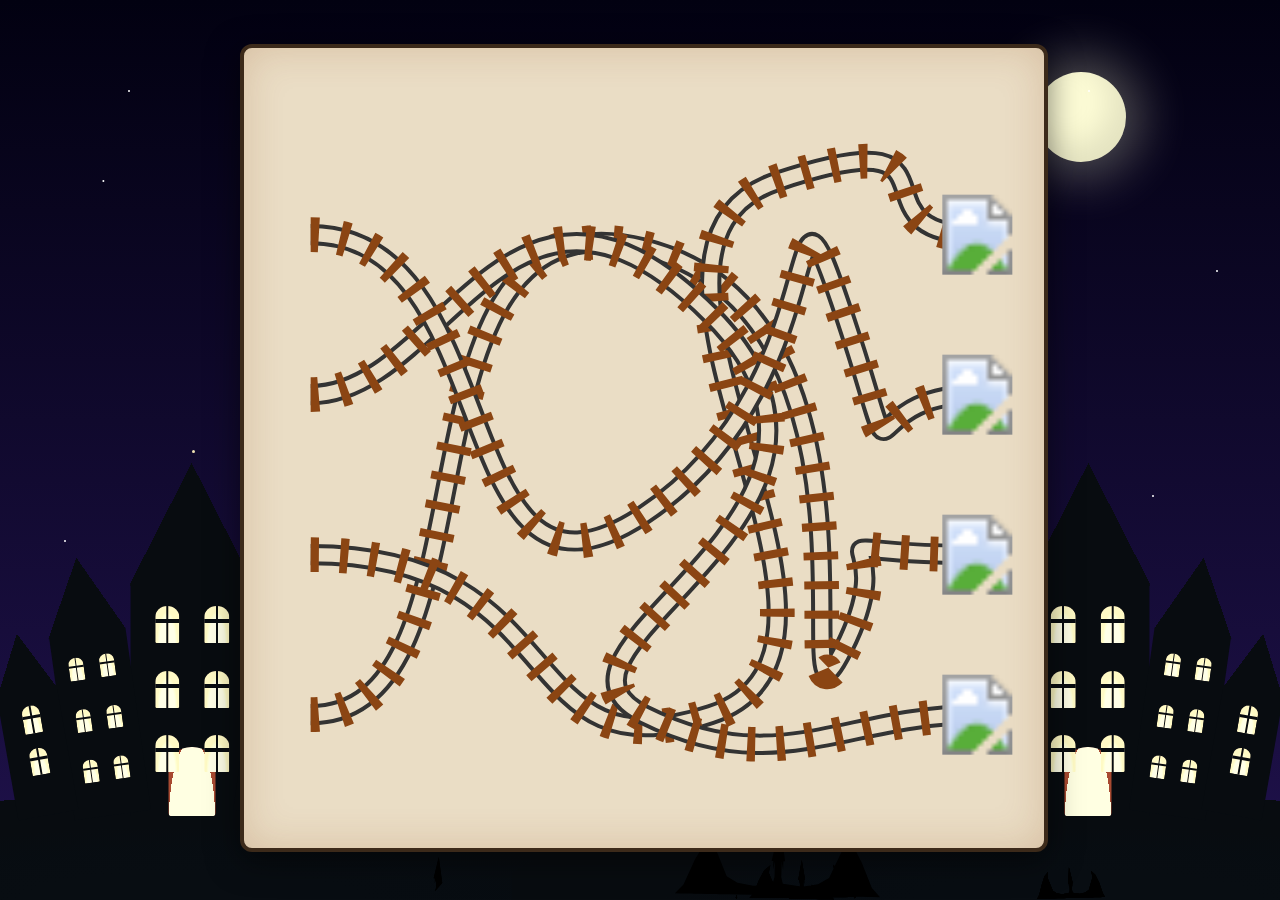
==== commit 036fd0e4: "adding letter" ====
--- a/index.html
+++ b/index.html
@@ -153,41 +153,10 @@
         left: 0;
         width: 100vw;
         height: 100vh;
-        /* Dynamic font scaling explicitly set to user requirements */
         font-size: 1.2vw; /* Desktop size */
         pointer-events: none;
         z-index: 1; /* Sets the castle strictly BEHIND the canvas dragons */
         filter: saturate(60%) sepia(30%);
-      }
-
-      /* Mobile size overrides */
-      @media (max-width: 768px) {
-        .castle-container {
-          /*  font-size: 0.5vw;*/
-        }
-
-        /* Fix the letter on mobile screens so it isn't too narrow */
-        #letter-overlay {
-          padding: 2rem 1.5rem !important; /* Reduce thick padding */
-          max-width: 95% !important; /* Allow it to fill more screen width */
-        }
-
-        /* Scale down fonts and logo for mobile letter */
-        .letter-greeting {
-          font-size: 1.8rem !important;
-          margin-right: 45px !important; /* Space for the smaller logo */
-        }
-        .letter-body {
-          font-size: 1.2rem !important;
-        }
-        .letter-signoff {
-          font-size: 1.4rem !important;
-        }
-        .letter-logo {
-          width: 60px !important;
-          top: -10px !important;
-          right: -10px !important;
-        }
       }
 
       /* Base wrapper for a single castle acting as a 0px anchor point */
@@ -505,7 +474,7 @@
         max-width: 800px;
         padding: 20px;
         position: relative;
-        z-index: 10; /* Ensures the maze is completely above the scenery and canvas */
+        z-index: 10;
       }
 
       svg#maze-svg {
@@ -546,7 +515,6 @@
         animation: floaty 1.75s infinite;
       }
 
-      /* Magical Letter Hover Effect */
       .letter-clicker {
         cursor: pointer;
         transition: filter 0.3s ease;
@@ -583,7 +551,6 @@
         transform-box: fill-box;
       }
 
-      /* Owl Colors */
       .st0 {
         display: none;
       }
@@ -825,7 +792,7 @@
         color: #1a1a1a;
       }
 
-      /* Magical Opened Letter Overlay */
+      /* Magical Opened Letter Overlay - UPDATED TO BE SQUARE */
       #letter-overlay {
         position: absolute;
         top: 50%;
@@ -833,7 +800,17 @@
         transform: translate(-50%, -50%) scale(0.6) rotate(-5deg);
         background: #f4e8c1;
         background-image: radial-gradient(#f4e8c1 40%, #e8d5a5 100%);
-        padding: 3rem 4rem;
+
+        /* Forces the letter to be a square and scalable */
+        width: clamp(300px, 80vw, 550px);
+        aspect-ratio: 1;
+        box-sizing: border-box;
+        padding: clamp(1.5rem, 4vw, 3rem);
+
+        display: flex;
+        flex-direction: column;
+        justify-content: center;
+
         border-radius: 4px;
         box-shadow:
           0 20px 50px rgba(0, 0, 0, 0.5),
@@ -843,7 +820,6 @@
         transition: all 0.5s cubic-bezier(0.34, 1.56, 0.64, 1);
         z-index: 20;
         border: 2px solid #d4b872;
-        max-width: 80%;
       }
       #letter-overlay.open {
         opacity: 1;
@@ -853,11 +829,17 @@
 
       .letter-content {
         position: relative;
-      }
+        width: 100%;
+        height: 100%;
+        display: flex;
+        flex-direction: column;
+        justify-content: center;
+      }
+
       .letter-logo {
         position: absolute;
-        top: -20px;
-        right: -20px;
+        top: -15px;
+        right: -15px;
         width: 90px;
         height: auto;
         opacity: 0.9;
@@ -872,21 +854,21 @@
       }
       .letter-greeting {
         font-size: 2.5rem;
-        margin-bottom: 1.5rem;
+        margin-bottom: 1rem;
         text-align: left;
-        margin-right: 60px;
+        margin-right: 70px;
       }
       .letter-body {
         font-size: 1.6rem;
-        line-height: 1.5;
+        line-height: 1.4;
         text-align: justify;
-        margin-bottom: 1.5rem;
+        margin-bottom: 1rem;
       }
       .letter-signoff {
         font-size: 1.8rem;
         text-align: right;
-        margin-top: 2rem;
-        margin-bottom: 2rem;
+        margin-top: 1rem;
+        margin-bottom: 1.5rem;
         line-height: 1.3;
       }
 
@@ -903,9 +885,42 @@
         font-family: sans-serif;
         display: block;
         margin: 0 auto;
+        margin-top: auto; /* Pushes button to bottom if space is available */
       }
       #close-letter-btn:hover {
         background: #7a1a29;
+      }
+
+      /* ====== MOBILE OVERRIDES ====== */
+      @media (max-width: 768px) {
+        .castle-container {
+          font-size: 0.5vw;
+        }
+
+        /* Scale down letter fonts so they fit perfectly in the square on mobile */
+        .letter-greeting {
+          font-size: 1.8rem;
+          margin-right: 50px;
+          margin-bottom: 0.8rem;
+        }
+        .letter-body {
+          font-size: 1.1rem;
+          margin-bottom: 0.8rem;
+        }
+        .letter-signoff {
+          font-size: 1.3rem;
+          margin-top: 0.5rem;
+          margin-bottom: 1rem;
+        }
+        .letter-logo {
+          width: 60px;
+          top: -10px;
+          right: -10px;
+        }
+        #close-letter-btn {
+          font-size: 1rem;
+          padding: 10px 20px;
+        }
       }
     </style>
   </head>
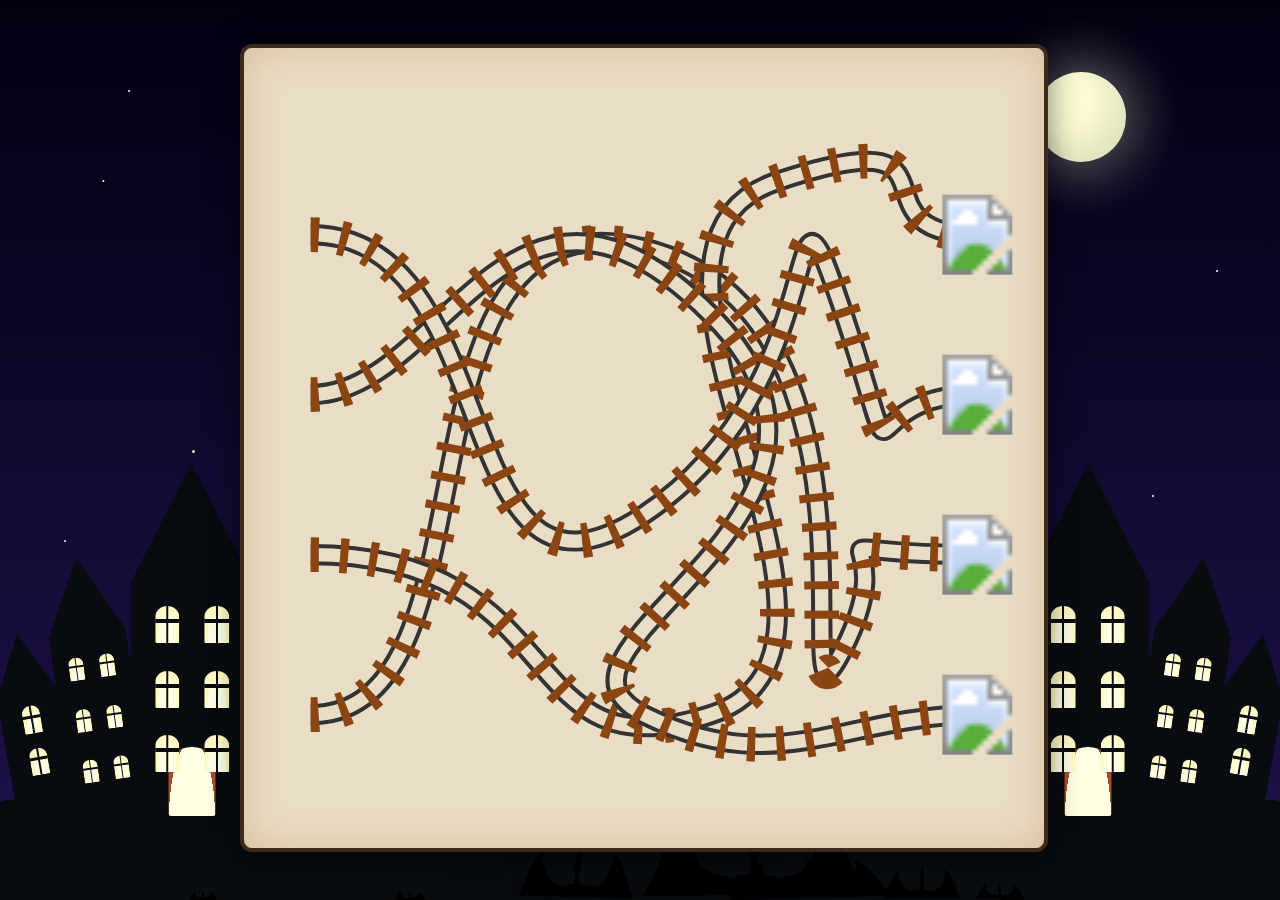
==== commit f9c669c1: "adding castle" ====
--- a/index.html
+++ b/index.html
@@ -894,7 +894,7 @@
       /* ====== MOBILE OVERRIDES ====== */
       @media (max-width: 768px) {
         .castle-container {
-          font-size: 0.5vw;
+          /*  font-size: 0.5vw;*/
         }
 
         /* Scale down letter fonts so they fit perfectly in the square on mobile */
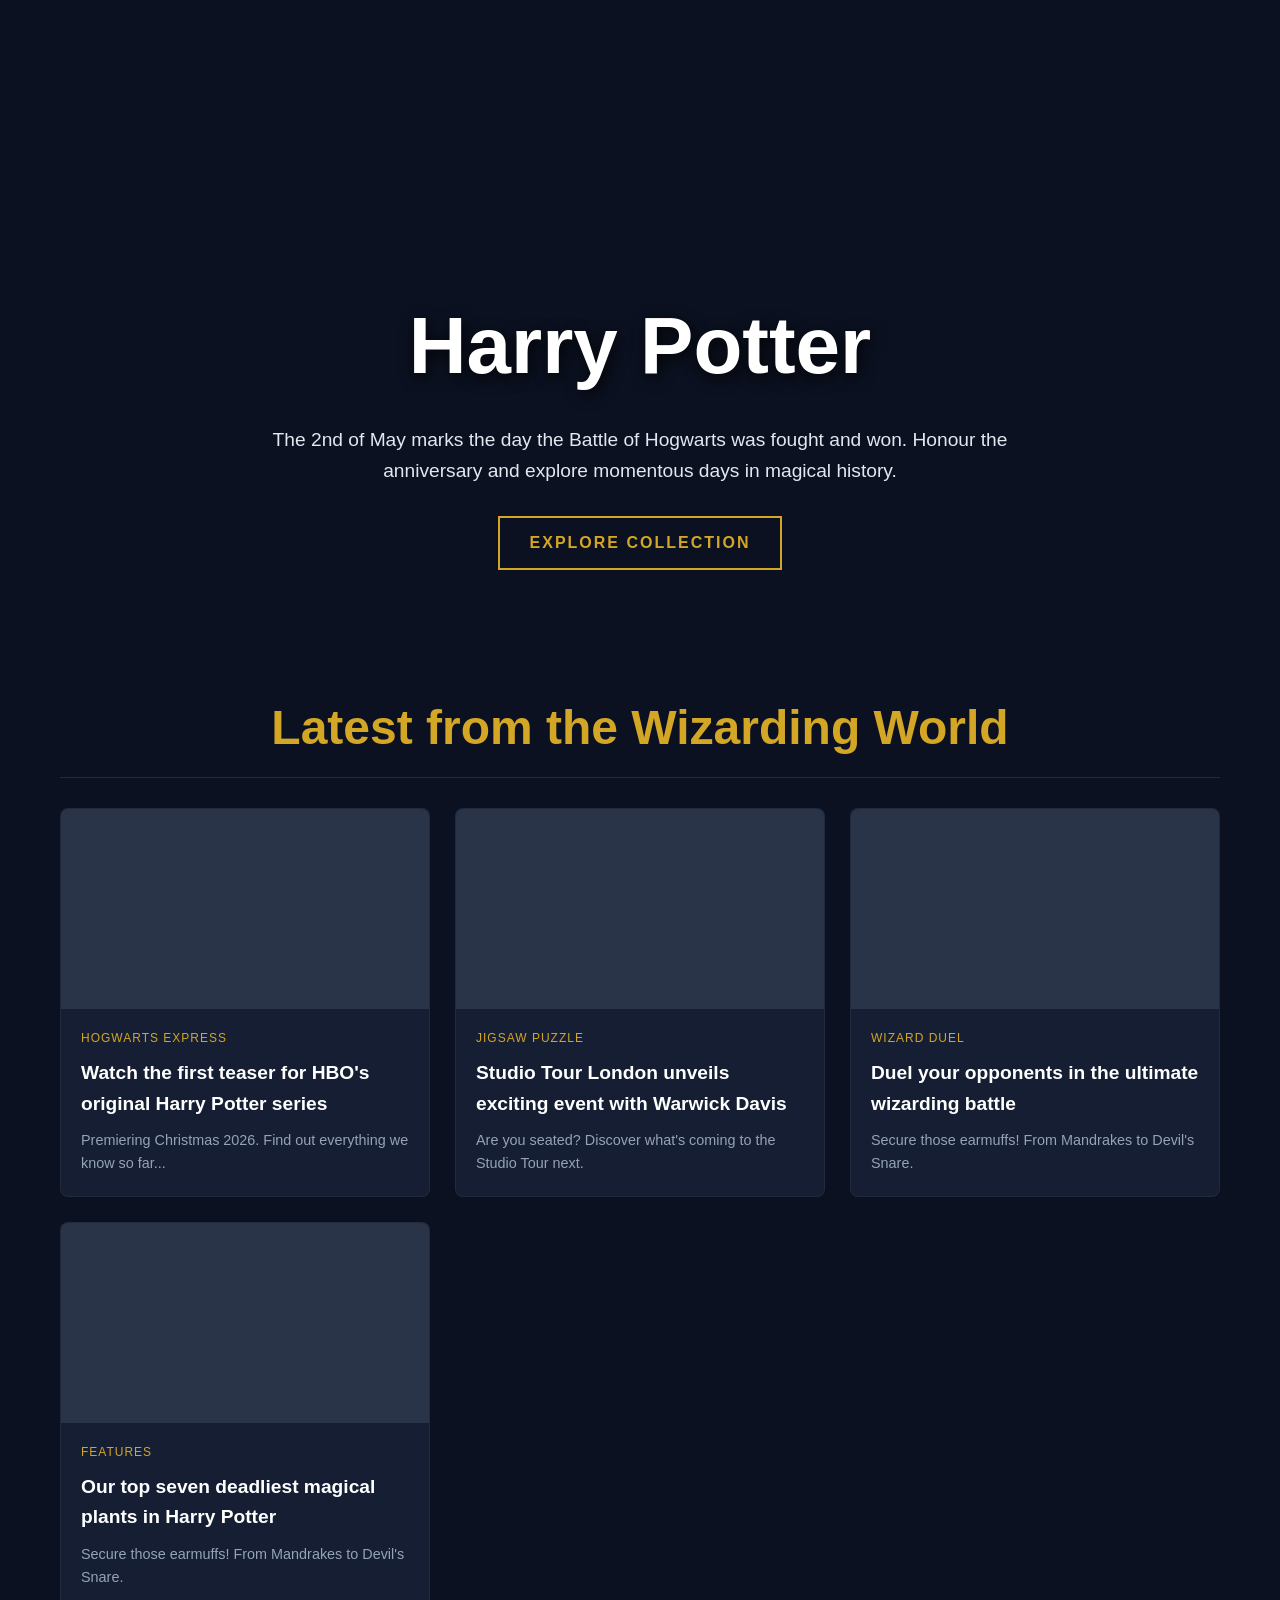
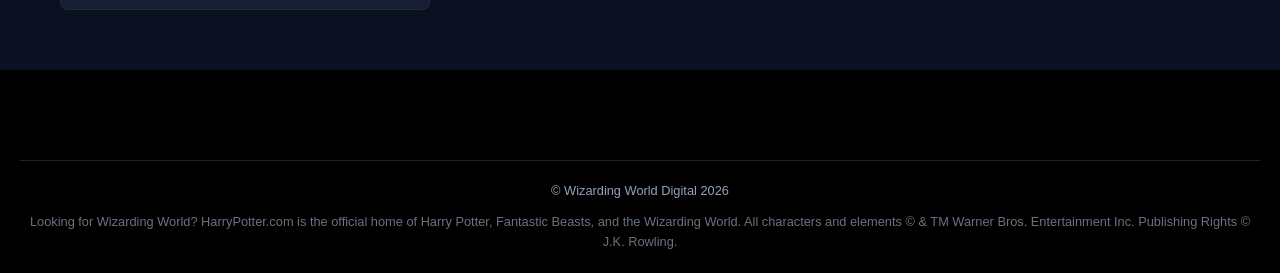
==== commit b80e5690: "adding stuff" ====
--- a/index.html
+++ b/index.html
@@ -3,1662 +3,99 @@
   <head>
     <meta charset="UTF-8" />
     <meta name="viewport" content="width=device-width, initial-scale=1.0" />
-    <title>Interactive Train Maze</title>
-
-    <!-- Importing a magical Harry Potter style font -->
-    <link rel="preconnect" href="https://fonts.googleapis.com" />
-    <link rel="preconnect" href="https://fonts.gstatic.com" crossorigin />
-    <link
-      href="https://fonts.googleapis.com/css2?family=Macondo&display=swap"
-      rel="stylesheet"
-    />
-
-    <style>
-      :root {
-        --castle-color: #010c19;
-        --land-height: 7em;
-      }
-
-      body {
-        display: flex;
-        justify-content: center;
-        align-items: center;
-        min-height: 100vh;
-        margin: 0;
-        /* Magical night sky background gradient */
-        background: linear-gradient(to bottom, #020111 0%, #20124d 100%);
-        font-family: sans-serif;
-      }
-
-      /* ====== NEW BACKGROUND SCENERY ====== */
-      .scenery {
-        position: fixed;
-        top: 0;
-        left: 0;
-        width: 100vw;
-        height: 100vh;
-        overflow: hidden;
-        z-index: -1;
-        pointer-events: none;
-      }
-
-      /* Custom Dragon Canvas Integration */
-      #c {
-        position: absolute;
-        top: 0;
-        left: 0;
-        width: 100vw;
-        height: 100vh;
-        z-index: 2; /* Sets it above the castle but below the maze */
-        pointer-events: none;
-      }
-
-      /* The Moon */
-      .moon {
-        position: absolute;
-        top: 8%;
-        right: 12%;
-        width: 90px;
-        height: 90px;
-        background: #fdfcd6;
-        border-radius: 50%;
-        box-shadow:
-          0 0 50px 15px rgba(253, 252, 214, 0.3),
-          inset -15px -15px 30px rgba(0, 0, 0, 0.1);
-        z-index: 0;
-      }
-
-      /* Animated Stars - Shining and Subtle Drifting */
-      @keyframes twinkle {
-        0% {
-          opacity: 0.2;
-          transform: scale(0.8);
-        }
-        50% {
-          opacity: 1;
-          transform: scale(1.2);
-        }
-        100% {
-          opacity: 0.2;
-          transform: scale(0.8);
-        }
-      }
-
-      @keyframes drift {
-        0% {
-          transform: translate(0px, 0px);
-        }
-        50% {
-          transform: translate(-8px, -4px);
-        }
-        100% {
-          transform: translate(0px, 0px);
-        }
-      }
-
-      .star-layer {
-        position: absolute;
-        width: 2px;
-        height: 2px;
-        background: transparent;
-        border-radius: 50%;
-        z-index: 0;
-      }
-      .star-layer.one {
-        box-shadow:
-          10vw 10vh #fff,
-          20vw 35vh #fff,
-          45vw 15vh #fff,
-          65vw 40vh #fff,
-          85vw 10vh #fff,
-          90vw 55vh #fff,
-          30vw 70vh #fff,
-          60vw 80vh #fff,
-          5vw 60vh #fff;
-        animation:
-          twinkle 3s infinite ease-in-out,
-          drift 20s infinite ease-in-out;
-      }
-      .star-layer.two {
-        width: 3px;
-        height: 3px;
-        box-shadow:
-          15vw 50vh #f1e4b3,
-          40vw 25vh #f1e4b3,
-          75vw 60vh #f1e4b3,
-          80vw 25vh #f1e4b3,
-          25vw 85vh #f1e4b3,
-          50vw 85vh #f1e4b3;
-        animation:
-          twinkle 4s infinite ease-in-out reverse,
-          drift 25s infinite ease-in-out reverse;
-      }
-      .star-layer.three {
-        box-shadow:
-          25vw 5vh #fff,
-          55vw 45vh #fff,
-          75vw 85vh #fff,
-          95vw 30vh #fff,
-          35vw 20vh #fff,
-          8vw 20vh #fff;
-        animation:
-          twinkle 2.5s infinite ease-in-out 1s,
-          drift 18s infinite ease-in-out;
-      }
-
-      /* ====== USER'S CUSTOM CSS CASTLES ====== */
-      .castle-container {
-        position: absolute;
-        bottom: 0;
-        left: 0;
-        width: 100vw;
-        height: 100vh;
-        font-size: 1.2vw; /* Desktop size */
-        pointer-events: none;
-        z-index: 1; /* Sets the castle strictly BEHIND the canvas dragons */
-        filter: saturate(60%) sepia(30%);
-      }
-
-      /* Base wrapper for a single castle acting as a 0px anchor point */
-      .castle {
-        position: absolute;
-        bottom: -2px; /* Hides any tiny pixel gaps at the bottom of the screen */
-        width: 0;
-        height: 0;
-      }
-
-      /* The Land Base */
-      .land {
-        position: absolute;
-        left: 50%;
-        bottom: 0;
-        transform: translate(-50%, 0);
-        width: 75em;
-        height: var(--land-height);
-        background: radial-gradient(
-            ellipse at bottom,
-            #000d1c 0 20%,
-            var(--castle-color) 50% 70%,
-            transparent 70% 100%
-          )
-          50% 0 / 105% 100%;
-      }
-
-      /* Elevates the buildings so they sit ON the land */
-      .buildings {
-        position: absolute;
-        left: 0;
-        bottom: calc(var(--land-height) * 0.8);
-        width: 0;
-        height: 0;
-      }
-
-      /* Positions for the left and right duplicated castles */
-      .left-castle {
-        left: 15vw;
-      }
-
-      .right-castle {
-        right: 15vw;
-        /* Flipping the right castle perfectly mirrors the scene! */
-        transform: scaleX(-1);
-      }
-
-      .b1,
-      .b2,
-      .b3,
-      .b4,
-      .b5 {
-        position: absolute;
-        background: var(--castle-color);
-        transform: translate(-50%, 0);
-      }
-
-      .roof {
-        position: absolute;
-        left: 50%;
-        transform: translate(-50%, 0);
-        background: conic-gradient(
-          from 90deg at 50% 0%,
-          transparent 0deg 63deg,
-          var(--castle-color) 63deg 117deg,
-          transparent 117deg
-        );
-      }
-
-      .door {
-        position: absolute;
-        left: 50%;
-        bottom: 0;
-        transform: translate(-50%, 0);
-        border-radius: 50% 50% 5% 5% / 30% 30% 5% 5%;
-        background: radial-gradient(at 50% 100%, #fff0d8 0 70%, #ff2900 70%) 0
-          50% / 100% 120%;
-      }
-
-      /* Base Window Styles */
-      .w1,
-      .w2,
-      .w3,
-      .w4,
-      .w5,
-      .w6,
-      .w1-2,
-      .w3-4,
-      .w1-2-c {
-        position: absolute;
-        transform: translate(-50%, 0);
-        border-radius: 50% 50% 5% 5% / 30% 30% 5% 5%;
-        background:
-          linear-gradient(
-            transparent 0 35%,
-            var(--castle-color) 35% 45%,
-            transparent 45%
-          ),
-          linear-gradient(
-            to right,
-            transparent 0 45%,
-            var(--castle-color) 45% 55%,
-            transparent 55%
-          ),
-          radial-gradient(at 50% 100%, #ffffd7 0 45%, #f8ef9d 60%);
-      }
-
-      .w1-2-c {
-        border-radius: 50%;
-      }
-
-      /* Building 1 */
-      .b1 {
-        width: 8em;
-        height: 15em;
-        left: 0;
-        bottom: 0;
-      }
-      .b1 .roof {
-        bottom: calc(15em - 0.05em);
-        width: 8em;
-        height: 8em;
-      }
-      .b1 .door {
-        width: 3em;
-        height: 4.5em;
-      }
-      .b1 .w1,
-      .b1 .w2,
-      .b1 .w3,
-      .b1 .w4,
-      .b1 .w5,
-      .b1 .w6 {
-        width: 1.6em;
-        height: 2.4em;
-      }
-      .b1 .w1,
-      .b1 .w3,
-      .b1 .w5 {
-        left: 2.4em;
-      }
-      .b1 .w2,
-      .b1 .w4,
-      .b1 .w6 {
-        left: 5.6em;
-      }
-      .b1 .w1,
-      .b1 .w2 {
-        bottom: 75%;
-      }
-      .b1 .w3,
-      .b1 .w4 {
-        bottom: 47%;
-      }
-      .b1 .w5,
-      .b1 .w6 {
-        bottom: 19%;
-      }
-
-      /* Building 2 */
-      .b2 {
-        width: 5em;
-        height: 12em;
-        left: -6em;
-        bottom: 0;
-        transform: translate(-50%, 0) rotate(-8deg);
-      }
-      .b2 .roof {
-        bottom: calc(12em - 0.05em);
-        width: 5em;
-        height: 5em;
-      }
-      .b2 .w1,
-      .b2 .w2,
-      .b2 .w3,
-      .b2 .w4,
-      .b2 .w5,
-      .b2 .w6 {
-        width: 1em;
-        height: 1.5em;
-      }
-      .b2 .w1,
-      .b2 .w3,
-      .b2 .w5 {
-        left: 1.5em;
-      }
-      .b2 .w2,
-      .b2 .w4,
-      .b2 .w6 {
-        left: 3.5em;
-      }
-      .b2 .w1,
-      .b2 .w2 {
-        bottom: 75%;
-      }
-      .b2 .w3,
-      .b2 .w4 {
-        bottom: 47%;
-      }
-      .b2 .w5,
-      .b2 .w6 {
-        bottom: 19%;
-      }
-
-      /* Building 3 */
-      .b3 {
-        width: 5em;
-        height: 12em;
-        left: 6em;
-        bottom: 0;
-        transform: translate(-50%, 0) rotate(8deg);
-      }
-      .b3 .roof {
-        bottom: calc(12em - 0.05em);
-        width: 5em;
-        height: 5em;
-      }
-      .b3 .w3,
-      .b3 .w4,
-      .b3 .w5,
-      .b3 .w6 {
-        width: 1em;
-        height: 1.5em;
-      }
-      .b3 .w1-2-c {
-        width: 1.7em;
-        height: 1.7em;
-        left: 50%;
-        bottom: calc(75% * 1.1);
-      }
-      .b3 .w3,
-      .b3 .w5 {
-        left: 1.5em;
-      }
-      .b3 .w4,
-      .b3 .w6 {
-        left: 3.5em;
-      }
-      .b3 .w3,
-      .b3 .w4 {
-        bottom: 47%;
-      }
-      .b3 .w5,
-      .b3 .w6 {
-        bottom: 19%;
-      }
-
-      /* Building 4 */
-      .b4 {
-        width: 4em;
-        height: 8em;
-        left: -10em;
-        bottom: 0;
-        transform: translate(-50%, 0) rotate(-10deg);
-      }
-      .b4 .roof {
-        bottom: calc(8em - 0.05em);
-        width: 4em;
-        height: 4em;
-      }
-      .b4 .w1-2,
-      .b4 .w3-4 {
-        width: 1.2em;
-        height: 1.8em;
-        left: 50%;
-      }
-      .b4 .w1-2 {
-        bottom: calc(75% * 0.9);
-      }
-      .b4 .w3-4 {
-        bottom: calc(47% * 0.7);
-      }
-
-      /* Building 5 */
-      .b5 {
-        width: 4em;
-        height: 8em;
-        left: 10em;
-        bottom: 0;
-        transform: translate(-50%, 0) rotate(10deg);
-      }
-      .b5 .roof {
-        bottom: calc(8em - 0.05em);
-        width: 4em;
-        height: 4em;
-      }
-      .b5 .w1,
-      .b5 .w2,
-      .b5 .w3,
-      .b5 .w4 {
-        width: 0.8em;
-        height: 1.2em;
-      }
-      .b5 .w1,
-      .b5 .w3 {
-        left: 1.2em;
-      }
-      .b5 .w2,
-      .b5 .w4 {
-        left: 2.8em;
-      }
-      .b5 .w1,
-      .b5 .w2 {
-        bottom: 75%;
-      }
-      .b5 .w3,
-      .b5 .w4 {
-        bottom: 47%;
-      }
-
-      /* ===================================== */
-
-      .maze-container {
-        width: 100%;
-        max-width: 800px;
-        padding: 20px;
-        position: relative;
-        z-index: 10;
-      }
-
-      svg#maze-svg {
-        width: 100%;
-        height: auto;
-        background-color: #eaddc5;
-        border-radius: 12px;
-        box-shadow:
-          0 8px 32px rgba(0, 0, 0, 0.5),
-          inset 0 0 40px rgba(139, 69, 19, 0.2);
-        border: 4px solid #3c2a1a;
-      }
-
-      /* Background Blur Effect */
-      #maze-content {
-        transition:
-          filter 1s ease-in-out,
-          opacity 1s ease-in-out;
-      }
-
-      #maze-content.blurred {
-        filter: blur(5px);
-        opacity: 0.5;
-      }
-
-      /* Owl Visibility & Positioning */
-      .owl-positioner {
-        opacity: 0;
-        pointer-events: none;
-        transition: opacity 1s ease-in-out;
-      }
-      .owl-positioner.visible {
-        opacity: 1;
-        pointer-events: auto;
-      }
-
-      .owl {
-        animation: floaty 1.75s infinite;
-      }
-
-      .letter-clicker {
-        cursor: pointer;
-        transition: filter 0.3s ease;
-      }
-      .letter-clicker:hover {
-        filter: drop-shadow(0px 0px 8px #e5b13a);
-      }
-
-      /* SVG Animations */
-      .Eye1,
-      .Eye2 {
-        animation: blink 5s infinite;
-        transform-origin: 0px;
-        transform-box: fill-box;
-      }
-      .Wing_Left {
-        animation: shake-left-wing 500ms infinite;
-        transform-origin: 37% 0%;
-        transform-box: fill-box;
-      }
-      .Wing_Right {
-        animation: shake-right-wing 500ms infinite;
-        transform-origin: 57% 0%;
-        transform-box: fill-box;
-      }
-      .Left_Leg {
-        animation: shake-left-leg 1.5s infinite;
-        transform-origin: 66% 0%;
-        transform-box: fill-box;
-      }
-      .Right_Leg {
-        animation: shake-right-leg 2s infinite;
-        transform-origin: 32% 2%;
-        transform-box: fill-box;
-      }
-
-      .st0 {
-        display: none;
-      }
-      .st1 {
-        fill: #482d2c;
-        stroke: #6b5f5e;
-        stroke-miterlimit: 10;
-      }
-      .st2 {
-        fill: #b8afc2;
-      }
-      .st3 {
-        fill: #ffffff;
-      }
-      .st4 {
-        fill: #482d2c;
-      }
-      .st5 {
-        fill: #b8afc2;
-      }
-      .st6 {
-        display: none;
-        fill: #8e8597;
-      }
-      .st7 {
-        fill: #ffffff;
-      }
-      .st8 {
-        stroke: #000000;
-        stroke-miterlimit: 10;
-      }
-      .st9 {
-        fill: #ffffff;
-        stroke: #000000;
-        stroke-miterlimit: 10;
-      }
-      .st10 {
-        fill: #482d2c;
-      }
-
-      @keyframes blink {
-        40% {
-          transform: scaleY(1);
-        }
-        45% {
-          transform: scaleY(0.1);
-        }
-        50% {
-          transform: scaleY(1);
-        }
-      }
-      @keyframes shake-left-wing {
-        0% {
-          transform: rotate(0deg);
-        }
-        50% {
-          transform: rotate(130deg);
-        }
-        100% {
-          transform: rotate(0deg);
-        }
-      }
-      @keyframes shake-right-wing {
-        0% {
-          transform: rotate(0deg);
-        }
-        50% {
-          transform: rotate(-130deg);
-        }
-        100% {
-          transform: rotate(0deg);
-        }
-      }
-      @keyframes shake-left-leg {
-        0% {
-          transform: rotate(0deg);
-        }
-        50% {
-          transform: rotate(30deg);
-        }
-        100% {
-          transform: rotate(0deg);
-        }
-      }
-      @keyframes shake-right-leg {
-        0% {
-          transform: rotate(0deg);
-        }
-        50% {
-          transform: rotate(-30deg);
-        }
-        100% {
-          transform: rotate(0deg);
-        }
-      }
-      @keyframes floaty {
-        0% {
-          transform: translateY(15px);
-        }
-        50% {
-          transform: translateY(0px);
-        }
-        100% {
-          transform: translateY(15px);
-        }
-      }
-
-      @keyframes float {
-        0% {
-          transform: translateY(0px) scale(1);
-          opacity: 0.85;
-        }
-        50% {
-          transform: translateY(-12px) scale(1.05);
-          opacity: 0.6;
-        }
-        100% {
-          transform: translateY(0px) scale(1);
-          opacity: 0.85;
-        }
-      }
-
-      .smoke-puff {
-        animation: float 4s ease-in-out infinite;
-        transform-origin: center;
-      }
-      .smoke-puff:nth-child(2) {
-        animation-delay: -1.5s;
-      }
-      .smoke-puff:nth-child(3) {
-        animation-delay: -3s;
-      }
-
-      @keyframes spin {
-        100% {
-          transform: rotate(360deg);
-        }
-      }
-
-      #wheel-back {
-        transform-origin: 150px 295px;
-      }
-      #wheel-mid {
-        transform-origin: 260px 310px;
-      }
-      #wheel-front {
-        transform-origin: 340px 310px;
-      }
-
-      .track-clicker {
-        cursor: pointer;
-        outline: none;
-        -webkit-tap-highlight-color: transparent;
-      }
-
-      #moving-train {
-        offset-rotate: auto;
-        opacity: 0;
-        transition: opacity 0.3s;
-      }
-
-      /* TRAIN FALLING APART ANIMATIONS */
-      @keyframes break-body {
-        100% {
-          transform: translateY(150px) rotate(35deg);
-          opacity: 0;
-        }
-      }
-      @keyframes break-wheel-back {
-        100% {
-          transform: translate(-150px, 150px) rotate(-360deg);
-          opacity: 0;
-        }
-      }
-      @keyframes break-wheel-mid {
-        100% {
-          transform: translate(50px, 200px) rotate(180deg);
-          opacity: 0;
-        }
-      }
-      @keyframes break-wheel-front {
-        100% {
-          transform: translate(200px, 100px) rotate(360deg);
-          opacity: 0;
-        }
-      }
-      @keyframes scatter-smoke {
-        100% {
-          transform: translate(-150px, -200px) scale(2);
-          opacity: 0;
-        }
-      }
-
-      .falling-apart #train-body {
-        animation: break-body 1.2s forwards
-          cubic-bezier(0.55, 0.085, 0.68, 0.53);
-      }
-      .falling-apart #wheel-back {
-        animation: break-wheel-back 1.1s forwards
-          cubic-bezier(0.55, 0.085, 0.68, 0.53);
-      }
-      .falling-apart #wheel-mid {
-        animation: break-wheel-mid 1.2s forwards
-          cubic-bezier(0.55, 0.085, 0.68, 0.53);
-      }
-      .falling-apart #wheel-front {
-        animation: break-wheel-front 1s forwards
-          cubic-bezier(0.55, 0.085, 0.68, 0.53);
-      }
-      .falling-apart #smoke {
-        animation: scatter-smoke 1s forwards ease-out;
-      }
-
-      /* Error/Crash Overlay */
-      #message-overlay {
-        position: absolute;
-        top: 50%;
-        left: 50%;
-        transform: translate(-50%, -50%);
-        background: rgba(255, 255, 255, 0.95);
-        padding: 2rem 3rem;
-        border-radius: 12px;
-        box-shadow: 0 10px 30px rgba(0, 0, 0, 0.3);
-        text-align: center;
-        opacity: 1;
-        transition: opacity 0.3s ease;
-        pointer-events: auto;
-        z-index: 10;
-        border: 2px solid #3c2a1a;
-        cursor: pointer;
-      }
-      #message-overlay.hidden {
-        opacity: 0;
-        pointer-events: none;
-      }
-      #message-overlay h2 {
-        margin: 0 0 0.5rem 0;
-        font-size: 1.6rem;
-        color: #1a1a1a;
-      }
-
-      /* Magical Opened Letter Overlay - UPDATED TO BE SQUARE */
-      #letter-overlay {
-        position: absolute;
-        top: 50%;
-        left: 50%;
-        transform: translate(-50%, -50%) scale(0.6) rotate(-5deg);
-        background: #f4e8c1;
-        background-image: radial-gradient(#f4e8c1 40%, #e8d5a5 100%);
-
-        /* Forces the letter to be a square and scalable */
-        width: clamp(300px, 80vw, 550px);
-        aspect-ratio: 1;
-        box-sizing: border-box;
-        padding: clamp(1.5rem, 4vw, 3rem);
-
-        display: flex;
-        flex-direction: column;
-        justify-content: center;
-
-        border-radius: 4px;
-        box-shadow:
-          0 20px 50px rgba(0, 0, 0, 0.5),
-          inset 0 0 25px rgba(166, 138, 86, 0.5);
-        opacity: 0;
-        pointer-events: none;
-        transition: all 0.5s cubic-bezier(0.34, 1.56, 0.64, 1);
-        z-index: 20;
-        border: 2px solid #d4b872;
-      }
-      #letter-overlay.open {
-        opacity: 1;
-        pointer-events: auto;
-        transform: translate(-50%, -50%) scale(1) rotate(0deg);
-      }
-
-      .letter-content {
-        position: relative;
-        width: 100%;
-        height: 100%;
-        display: flex;
-        flex-direction: column;
-        justify-content: center;
-      }
-
-      .letter-logo {
-        position: absolute;
-        top: -15px;
-        right: -15px;
-        width: 90px;
-        height: auto;
-        opacity: 0.9;
-        filter: drop-shadow(0px 4px 6px rgba(0, 0, 0, 0.2));
-      }
-
-      .hp-font {
-        font-family: "Macondo", cursive, serif;
-        color: #2b5329;
-        margin: 0;
-        letter-spacing: 1px;
-      }
-      .letter-greeting {
-        font-size: 2.5rem;
-        margin-bottom: 1rem;
-        text-align: left;
-        margin-right: 70px;
-      }
-      .letter-body {
-        font-size: 1.6rem;
-        line-height: 1.4;
-        text-align: justify;
-        margin-bottom: 1rem;
-      }
-      .letter-signoff {
-        font-size: 1.8rem;
-        text-align: right;
-        margin-top: 1rem;
-        margin-bottom: 1.5rem;
-        line-height: 1.3;
-      }
-
-      #close-letter-btn {
-        padding: 12px 28px;
-        background: #9e2a3b;
-        color: #f4e8c1;
-        border: 2px solid #7a1a29;
-        border-radius: 6px;
-        cursor: pointer;
-        font-weight: bold;
-        font-size: 1.1rem;
-        transition: background 0.2s;
-        font-family: sans-serif;
-        display: block;
-        margin: 0 auto;
-        margin-top: auto; /* Pushes button to bottom if space is available */
-      }
-      #close-letter-btn:hover {
-        background: #7a1a29;
-      }
-
-      /* ====== MOBILE OVERRIDES ====== */
-      @media (max-width: 768px) {
-        .castle-container {
-          /*  font-size: 0.5vw;*/
-        }
-
-        /* Scale down letter fonts so they fit perfectly in the square on mobile */
-        .letter-greeting {
-          font-size: 1.8rem;
-          margin-right: 50px;
-          margin-bottom: 0.8rem;
-        }
-        .letter-body {
-          font-size: 1.1rem;
-          margin-bottom: 0.8rem;
-        }
-        .letter-signoff {
-          font-size: 1.3rem;
-          margin-top: 0.5rem;
-          margin-bottom: 1rem;
-        }
-        .letter-logo {
-          width: 60px;
-          top: -10px;
-          right: -10px;
-        }
-        #close-letter-btn {
-          font-size: 1rem;
-          padding: 10px 20px;
-        }
-      }
-    </style>
+    <title>Harry Potter | Official home of Harry Potter</title>
+    <!-- Import Harry Potter Font -->
+    <link href="https://fonts.cdnfonts.com/css/harry-potter" rel="stylesheet" />
+    <!-- Import CSS -->
+    <link rel="stylesheet" href="css/main.css" />
   </head>
   <body>
-    <!-- FIXED BACKGROUND SCENE -->
-    <div class="scenery">
-      <!-- Your Custom Dragon Canvas -->
-      <canvas id="c"></canvas>
+    <!-- Main Navigation -->
+    
 
-      <div class="moon"></div>
-      <div class="star-layer one"></div>
-      <div class="star-layer two"></div>
-      <div class="star-layer three"></div>
+    <!-- Hero Section -->
+    <section class="hero">
+      
+      <div class="hero-content">
+        <h1 class="hero-title">Harry Potter</h1>
+        <p class="hero-desc">
+          The 2nd of May marks the day the Battle of Hogwarts was fought and
+          won. Honour the anniversary and explore momentous days in magical
+          history.
+        </p>
+        <a href="#" class="btn">Explore Collection</a>
+      </div>
+    </section>
 
-      <!-- Your Custom CSS Castle implementation -->
-      <div class="castle-container">
-        <!-- Left Castle -->
-        <div class="castle left-castle">
-          <div class="land"></div>
-          <div class="buildings">
-            <div class="b1">
-              <div class="roof"></div>
-              <div class="door"></div>
-              <div class="w1"></div>
-              <div class="w2"></div>
-              <div class="w3"></div>
-              <div class="w4"></div>
-              <div class="w5"></div>
-              <div class="w6"></div>
-            </div>
-            <div class="b2">
-              <div class="roof"></div>
-              <div class="w1"></div>
-              <div class="w2"></div>
-              <div class="w3"></div>
-              <div class="w4"></div>
-              <div class="w5"></div>
-              <div class="w6"></div>
-            </div>
-            <div class="b3">
-              <div class="roof"></div>
-              <div class="w1-2-c"></div>
-              <div class="w3"></div>
-              <div class="w4"></div>
-              <div class="w5"></div>
-              <div class="w6"></div>
-            </div>
-            <div class="b4">
-              <div class="roof"></div>
-              <div class="w1-2"></div>
-              <div class="w3-4"></div>
-            </div>
-            <div class="b5">
-              <div class="roof"></div>
-              <div class="w1"></div>
-              <div class="w2"></div>
-              <div class="w3"></div>
-              <div class="w4"></div>
-            </div>
-          </div>
-        </div>
-
-        <!-- Right Castle (Mirrored) -->
-        <div class="castle right-castle">
-          <div class="land"></div>
-          <div class="buildings">
-            <div class="b1">
-              <div class="roof"></div>
-              <div class="door"></div>
-              <div class="w1"></div>
-              <div class="w2"></div>
-              <div class="w3"></div>
-              <div class="w4"></div>
-              <div class="w5"></div>
-              <div class="w6"></div>
-            </div>
-            <div class="b2">
-              <div class="roof"></div>
-              <div class="w1"></div>
-              <div class="w2"></div>
-              <div class="w3"></div>
-              <div class="w4"></div>
-              <div class="w5"></div>
-              <div class="w6"></div>
-            </div>
-            <div class="b3">
-              <div class="roof"></div>
-              <div class="w1-2-c"></div>
-              <div class="w3"></div>
-              <div class="w4"></div>
-              <div class="w5"></div>
-              <div class="w6"></div>
-            </div>
-            <div class="b4">
-              <div class="roof"></div>
-              <div class="w1-2"></div>
-              <div class="w3-4"></div>
-            </div>
-            <div class="b5">
-              <div class="roof"></div>
-              <div class="w1"></div>
-              <div class="w2"></div>
-              <div class="w3"></div>
-              <div class="w4"></div>
-            </div>
-          </div>
+   <!-- News & Features Grid (Cards are now clickable) -->
+<section class="section-container">
+  <h2 class="section-header">Latest from the Wizarding World</h2>
+  <div class="news-grid">
+    
+    <!-- Card 1: News & Features (Maze) -->
+    <a href="/pages/maze.html" class="card-link">
+      <div class="card">
+        <div class="card-img" style="background-image: url('https://1970789444.rsc.cdn77.org/assets/goingtohogwarts/hogwarts-express_20221215171049.jpg');"></div>
+        <div class="card-content">
+          <span class="card-tag">Hogwarts Express</span>
+          <h3 class="card-title">Watch the first teaser for HBO's original Harry Potter series</h3>
+          <p style="color: var(--text-dark); font-size: 0.9rem">Premiering Christmas 2026. Find out everything we know so far...</p>
         </div>
       </div>
-    </div>
+    </a>
 
-    <!-- MAZE CONTAINER -->
-    <div class="maze-container">
-      <!-- Crash Message Overlay (Click anywhere) -->
-      <div id="message-overlay" class="hidden">
-        <h2 id="message-title">Wrong House! Try Again.</h2>
-        <p style="font-size: 1.1rem; color: #4a4a4a; margin: 10px 0 0 0">
-          (Click anywhere to play again)
+    <!-- Card 2: Quizzes & Puzzles -->
+    <a href="/pages/puzzle.html" class="card-link">
+      <div class="card">
+        <div class="card-img" style="background-image: url('https://letstalkscience.ca/sites/default/files/2023-06/jigsaw%20header_0.jpg');"></div>
+        <div class="card-content">
+          <span class="card-tag">Jigsaw puzzle</span>
+          <h3 class="card-title">Studio Tour London unveils exciting event with Warwick Davis</h3>
+          <p style="color: var(--text-dark); font-size: 0.9rem">Are you seated? Discover what's coming to the Studio Tour next.</p>
+        </div>
+      </div>
+    </a>
+
+      <!-- Card 3: Wizard Duel -->
+    <a href="/pages/wizard_duel.html" class="card-link">
+      <div class="card">
+        <div class="card-img" style="background-image: url('https://static0.gamerantimages.com/wordpress/wp-content/uploads/2022/07/hogwarts-legacy-wizard-duel.jpg');"></div>
+        <div class="card-content">
+          <span class="card-tag">Wizard Duel</span>
+          <h3 class="card-title">Duel your opponents in the ultimate wizarding battle</h3>
+          <p style="color: var(--text-dark); font-size: 0.9rem">Secure those earmuffs! From Mandrakes to Devil's Snare.</p>
+        </div>
+      </div>
+    </a>
+
+    <!-- Card 4: Potions -->
+    <a href="/pages/potions.html" class="card-link">
+      <div class="card">
+        <div class="card-img" style="background-image: url('https://1970789444.rsc.cdn77.org/assets/goingtohogwarts/potions_20220628121246.jpg');"></div>
+        <div class="card-content">
+          <span class="card-tag">Features</span>
+          <h3 class="card-title">Our top seven deadliest magical plants in Harry Potter</h3>
+          <p style="color: var(--text-dark); font-size: 0.9rem">Secure those earmuffs! From Mandrakes to Devil's Snare.</p>
+        </div>
+      </div>
+    </a>
+
+  </div>
+</section>
+
+    <!-- Footer -->
+    <footer>
+      
+      </div>
+      <div class="copyright">
+        <p>© Wizarding World Digital 2026</p>
+        <p style="margin-top: 10px; opacity: 0.7">
+          Looking for Wizarding World? HarryPotter.com is the official home of
+          Harry Potter, Fantastic Beasts, and the Wizarding World. All
+          characters and elements © & TM Warner Bros. Entertainment Inc.
+          Publishing Rights © J.K. Rowling.
         </p>
       </div>
-
-      <!-- Magical Opened Letter Overlay -->
-      <div id="letter-overlay" class="hidden">
-        <div class="letter-content">
-          <img src="hogward_logo.png" alt="Hogwarts Logo" class="letter-logo" />
-
-          <h1 class="hp-font letter-greeting">Dear Khalid,</h1>
-          <p class="hp-font letter-body">
-            You have been accepted into Gryffindor House at Hogwarts. Your
-            courage and bravery set you apart.
-            <br /><br />
-            Term begins September 1st.
-          </p>
-          <p class="hp-font letter-signoff">
-            Yours sincerely,<br />
-            <strong>Prof. McGonagall</strong>
-          </p>
-          <button id="close-letter-btn">Play Again</button>
-        </div>
-      </div>
-
-      <svg
-        id="maze-svg"
-        viewBox="0 0 600 600"
-        xmlns="http://www.w3.org/2000/svg"
-      >
-        <defs>
-          <path
-            id="path1"
-            d="M 100 50 C 100 200, 500 100, 450 300 S 50 400, 150 450 S 220 400, 220 550"
-          />
-          <path
-            id="path2"
-            d="M 220 50 C 220 250, 50 200, 100 350 S 450 250, 500 400 S 460 450, 460 550"
-          />
-          <path
-            id="path3"
-            d="M 340 50 C 340 150, 550 200, 400 350 S 150 200, 100 300 S 100 450, 100 550"
-          />
-          <path
-            id="path4"
-            d="M 460 50 C 460 200, 150 150, 250 300 S 550 400, 400 450 S 340 450, 340 550"
-          />
-        </defs>
-
-        <g id="maze-content">
-          <g transform="rotate(-90 300 300)">
-            <use href="#path1" stroke="#333333" stroke-width="16" fill="none" />
-            <use href="#path1" stroke="#eaddc5" stroke-width="10" fill="none" />
-            <use
-              href="#path1"
-              stroke="#8B4513"
-              stroke-width="26"
-              stroke-dasharray="6 16"
-              fill="none"
-            />
-
-            <use href="#path2" stroke="#333333" stroke-width="16" fill="none" />
-            <use href="#path2" stroke="#eaddc5" stroke-width="10" fill="none" />
-            <use
-              href="#path2"
-              stroke="#8B4513"
-              stroke-width="26"
-              stroke-dasharray="6 16"
-              fill="none"
-            />
-
-            <use href="#path3" stroke="#333333" stroke-width="16" fill="none" />
-            <use href="#path3" stroke="#eaddc5" stroke-width="10" fill="none" />
-            <use
-              href="#path3"
-              stroke="#8B4513"
-              stroke-width="26"
-              stroke-dasharray="6 16"
-              fill="none"
-            />
-
-            <use href="#path4" stroke="#333333" stroke-width="16" fill="none" />
-            <use href="#path4" stroke="#eaddc5" stroke-width="10" fill="none" />
-            <use
-              href="#path4"
-              stroke="#8B4513"
-              stroke-width="26"
-              stroke-dasharray="6 16"
-              fill="none"
-            />
-
-            <image
-              href="https://contentful.harrypotter.com/usf1vwtuqyxm/17xo05yCVo3tetTYhsgAvG/8963643ef613a74abc40a72548ddb953/Filled-Ravenclaw.svg"
-              x="70"
-              y="520"
-              width="60"
-              height="60"
-              transform="rotate(90, 100, 550)"
-            />
-            <image
-              href="https://contentful.harrypotter.com/usf1vwtuqyxm/1Et1EKQhLsGiql1ZlbHShw/79b58fe13d156833a808c82b085bedfe/Filled-Hufflepuff.svg"
-              x="190"
-              y="520"
-              width="60"
-              height="60"
-              transform="rotate(90, 220, 550)"
-            />
-            <image
-              href="https://contentful.harrypotter.com/usf1vwtuqyxm/1dUgeiYSumqjTF6m8BWP1u/aa4d596be495975136ce08fe14a63e7b/Filled-Slytherin.svg"
-              x="310"
-              y="520"
-              width="60"
-              height="60"
-              transform="rotate(90, 340, 550)"
-            />
-            <image
-              href="https://contentful.harrypotter.com/usf1vwtuqyxm/4PcgKT3VHNAUTvf7kXkdrD/2093bb06b6a9e6e74129f13c0c639932/Filled-Gryffindor.svg"
-              x="430"
-              y="520"
-              width="60"
-              height="60"
-              transform="rotate(90, 460, 550)"
-            />
-
-            <use
-              class="track-clicker"
-              href="#path1"
-              stroke="transparent"
-              stroke-width="40"
-              fill="none"
-              data-target="#path1"
-            />
-            <use
-              class="track-clicker"
-              href="#path2"
-              stroke="transparent"
-              stroke-width="40"
-              fill="none"
-              data-target="#path2"
-            />
-            <use
-              class="track-clicker"
-              href="#path3"
-              stroke="transparent"
-              stroke-width="40"
-              fill="none"
-              data-target="#path3"
-            />
-            <use
-              class="track-clicker"
-              href="#path4"
-              stroke="transparent"
-              stroke-width="40"
-              fill="none"
-              data-target="#path4"
-            />
-
-            <g id="moving-train">
-              <g
-                id="train-visuals"
-                transform="scale(0.18) translate(-250, -300)"
-              >
-                <g id="smoke" fill="#e2e8f0">
-                  <path
-                    class="smoke-puff"
-                    d="M 380,50 Q 350,30 385,15 Q 410,-10 445,10 Q 480,0 490,30 Q 515,60 480,85 Q 490,110 450,110 Q 410,120 390,95 Q 350,105 355,70 Z"
-                  />
-                  <path
-                    class="smoke-puff"
-                    d="M 330,100 Q 310,70 345,65 Q 370,40 405,60 Q 440,50 435,90 Q 455,115 420,125 Q 390,140 360,120 Q 330,135 320,110 Z"
-                  />
-                  <path
-                    class="smoke-puff"
-                    d="M 310,150 Q 300,130 325,125 Q 340,110 360,125 Q 380,120 375,145 Q 390,160 365,165 Q 340,175 325,160 Q 305,170 310,150 Z"
-                  />
-                </g>
-
-                <g id="train-body">
-                  <path
-                    d="M 70 280 L 420 280 L 420 300 L 70 300 Z"
-                    fill="#2c2c2c"
-                  />
-                  <path
-                    d="M 70 275 L 420 275"
-                    stroke="#e5b13a"
-                    stroke-width="3"
-                  />
-                  <image
-                    href="boy_sitting.png"
-                    x="80"
-                    y="155"
-                    width="100"
-                    height="120"
-                  />
-                  <path
-                    d="M 80 140 L 180 140 L 180 280 L 80 280 Z M 100 155 L 100 225 L 160 225 L 160 155 Z"
-                    fill="#7a1a29"
-                    fill-rule="evenodd"
-                  />
-                  <path
-                    d="M 70 145 C 70 110, 190 110, 190 145 Z"
-                    fill="#1a1a1a"
-                  />
-
-                  <path
-                    d="M 180 170 L 360 170 C 400 170, 400 280, 360 280 L 180 280 Z"
-                    fill="#7a1a29"
-                  />
-                  <path
-                    d="M 180 180 L 350 180 C 370 180, 370 210, 350 210 L 180 210 Z"
-                    fill="#9e2a3b"
-                    opacity="0.6"
-                  />
-                  <path
-                    d="M 230 170 L 230 280"
-                    stroke="#e5b13a"
-                    stroke-width="4"
-                  />
-                  <path
-                    d="M 290 170 L 290 280"
-                    stroke="#e5b13a"
-                    stroke-width="4"
-                  />
-                  <path
-                    d="M 80 250 L 375 250"
-                    stroke="#e5b13a"
-                    stroke-width="4"
-                  />
-                  <path
-                    d="M 315 170 L 315 110 L 300 90 L 350 90 L 335 110 L 335 170 Z"
-                    fill="#1a1a1a"
-                  />
-                  <path
-                    d="M 295 90 L 355 90 L 355 98 L 295 98 Z"
-                    fill="#e5b13a"
-                  />
-                  <path
-                    d="M 245 170 C 245 135, 275 135, 275 170 Z"
-                    fill="#e5b13a"
-                    stroke="#c08f22"
-                    stroke-width="2"
-                  />
-                  <path d="M 390 300 L 440 330 L 380 330 Z" fill="#1a1a1a" />
-                  <path
-                    d="M 390 305 L 430 325 M 385 315 L 415 330"
-                    stroke="#333"
-                    stroke-width="3"
-                  />
-                  <circle
-                    cx="390"
-                    cy="225"
-                    r="14"
-                    fill="#ffffff"
-                    stroke="#e5b13a"
-                    stroke-width="4"
-                  />
-                  <path
-                    d="M 420 285 L 435 285 L 435 295 L 420 295 Z"
-                    fill="#7a1a29"
-                  />
-                  <circle
-                    cx="440"
-                    cy="290"
-                    r="8"
-                    fill="#a0a0a0"
-                    stroke="#2c2c2c"
-                    stroke-width="2"
-                  />
-                  <path
-                    d="M 150 310 L 350 310"
-                    stroke="#b0b0b0"
-                    stroke-width="10"
-                    stroke-linecap="round"
-                  />
-                  <path
-                    d="M 150 310 L 350 310"
-                    stroke="#ffffff"
-                    stroke-width="4"
-                    stroke-linecap="round"
-                    opacity="0.6"
-                  />
-                  <path
-                    d="M 350 295 L 390 295 L 390 325 L 350 325 Z"
-                    fill="#4a4a4a"
-                    stroke="#2c2c2c"
-                    stroke-width="2"
-                  />
-                </g>
-
-                <g id="wheel-back" class="wheel">
-                  <circle
-                    cx="150"
-                    cy="295"
-                    r="42"
-                    fill="#1a1a1a"
-                    stroke="#dcdcdc"
-                    stroke-width="6"
-                  />
-                  <path
-                    d="M 150 255 L 150 335 M 110 295 L 190 295 M 122 267 L 178 323 M 122 323 L 178 267"
-                    stroke="#dcdcdc"
-                    stroke-width="4"
-                  />
-                  <circle cx="150" cy="295" r="8" fill="#e5b13a" />
-                </g>
-                <g id="wheel-mid" class="wheel">
-                  <circle
-                    cx="260"
-                    cy="310"
-                    r="28"
-                    fill="#1a1a1a"
-                    stroke="#dcdcdc"
-                    stroke-width="5"
-                  />
-                  <path
-                    d="M 260 282 L 260 338 M 232 310 L 288 310 M 240 290 L 280 330 M 240 330 L 280 290"
-                    stroke="#dcdcdc"
-                    stroke-width="3"
-                  />
-                  <circle cx="260" cy="310" r="6" fill="#e5b13a" />
-                </g>
-                <g id="wheel-front" class="wheel">
-                  <circle
-                    cx="340"
-                    cy="310"
-                    r="28"
-                    fill="#1a1a1a"
-                    stroke="#dcdcdc"
-                    stroke-width="5"
-                  />
-                  <path
-                    d="M 340 282 L 340 338 M 312 310 L 368 310 M 320 290 L 360 330 M 320 330 L 360 290"
-                    stroke="#dcdcdc"
-                    stroke-width="3"
-                  />
-                  <circle cx="340" cy="310" r="6" fill="#e5b13a" />
-                </g>
-              </g>
-            </g>
-          </g>
-        </g>
-
-        <!-- Wrapped Owl for positioning in the center of the maze -->
-        <g class="owl-positioner" transform="translate(240, 240)">
-          <g class="owl">
-            <g class="Left_Leg">
-              <path
-                class="st1"
-                d="M47.8,139.4c0,0-4.1,4.7-4.6,10c-0.5,5.3,2.3,10.4,4.6,10.7c2.3,0.2,6.4-3.3,6.2-9.8 C53.8,143.9,47.8,139.4,47.8,139.4z"
-              />
-              <path
-                class="st1"
-                d="M37.9,139.8c0,0-6.2,0.7-10.1,4.3c-3.9,3.6-5.4,9.2-3.9,11c1.5,1.7,6.9,1.9,11.2-3 C39.3,147.2,37.9,139.8,37.9,139.8z"
-              />
-              <path
-                class="st1"
-                d="M43.6,137.5c0,0-8.7,4-11.8,9.7c-3.2,5.7-3.7,12.7-1,14.3s11-4.5,13.7-9.7C47.1,146.7,43.6,137.5,43.6,137.5z"
-              />
-            </g>
-            <g class="Right_Leg">
-              <path
-                class="st1"
-                d="M79.5,139.4c0,0,4.1,4.7,4.6,10c0.5,5.3-2.3,10.4-4.6,10.7c-2.3,0.2-6.4-3.3-6.2-9.8 C73.5,143.9,79.5,139.4,79.5,139.4z"
-              />
-              <path
-                class="st1"
-                d="M89.4,139.8c0,0,6.2,0.7,10.1,4.3c3.9,3.6,5.4,9.2,3.9,11c-1.5,1.7-6.9,1.9-11.2-3 C87.9,147.2,89.4,139.8,89.4,139.8z"
-              />
-              <path
-                class="st1"
-                d="M83.6,137.5c0,0,8.7,4,11.8,9.7c3.2,5.7,3.7,12.7,1,14.3c-2.7,1.7-11-4.5-13.7-9.7 C80.1,146.7,83.6,137.5,83.6,137.5z"
-              />
-            </g>
-            <g class="Body">
-              <path
-                class="st2"
-                d="M28.1,9.8C29,9,39.8,0,66.3,0s35.5,9.8,35.5,9.8S117.1-0.7,123.6,3c4.2,8.3-4.8,45.3-4.8,45.3l3.8,32 c0,0,8.2,62.7-57.2,64C-0.1,145.7,6.1,82,6.1,82l4.3-36.2c0,0-7.2-38.5-2.3-41.5S28.1,9.8,28.1,9.8z"
-              />
-            </g>
-            <g class="Belly">
-              <path
-                class="st3"
-                d="M18,125.5c0,0,7.6-36.2,46.1-38s46.3,38.5,46.3,38.5s-10.8,16.7-45,19S18,125.5,18,125.5z"
-              />
-            </g>
-            <g class="belly_waves">
-              <path
-                class="st4"
-                d="M34.1,101.6c2.5,2.4,6.3,6.6,10.1,6.7c3.7,0.1,7.2-4.1,9.3-6.7c-0.7,0-1.4,0-2.1,0c3,2.9,7.2,6.4,11.5,6.6 c4.6,0.3,8.5-3.5,11.1-6.9c-0.9,0-1.7,0-2.6,0c5.6,8.4,18.1,9.5,23.3,0c0.9-1.7-1.7-3.2-2.6-1.5c-4,7.4-13.8,6.6-18.2,0 c-0.7-1-1.9-0.9-2.6,0c-2.5,3.3-6.2,6.5-10.6,4.8c-2.8-1.1-5.2-3.1-7.3-5.1c-0.5-0.5-1.6-0.6-2.1,0c-1.6,1.9-4.7,6.1-7.5,5.7 c-2.7-0.4-5.7-3.9-7.6-5.7C34.8,98.2,32.7,100.3,34.1,101.6L34.1,101.6z"
-              />
-              <path
-                class="st4"
-                d="M45.8,122.3c1.7,3.5,4.9,8.5,9.3,8.5c4.4,0,7.8-5,9.5-8.5c-0.9-0.1-1.8-0.2-2.7-0.4 c1.7,4.2,5.2,8.8,10.2,8.9c4.9,0,8.1-4.6,9.4-8.9c0.6-1.8-2.3-2.6-2.9-0.8c-0.9,2.9-3.1,6.6-6.6,6.6c-3.5,0-6.1-3.8-7.3-6.6 c-0.4-1.1-2.1-1.6-2.7-0.4c-1.2,2.5-3.8,7-7,7c-3.1,0-5.5-4.5-6.7-7C47.6,119.1,45,120.6,45.8,122.3L45.8,122.3z"
-              />
-            </g>
-            <g class="Wing_Left">
-              <path
-                class="st2"
-                d="M37.4,93.6c0,0,25.5,23.8,21.3,32.8c-3.2,0.9-6.3,1.5-9.2,1.9C30,130.6,18.3,122,12.1,115 c-4-4.5-5.7-8.4-5.7-8.4s-4.5-18.3,5.3-23.8S37.4,93.6,37.4,93.6z"
-              />
-              <path
-                class="st4"
-                d="M36.3,94.6c4.8,4.5,9.4,9.4,13.5,14.6c2.8,3.6,6,7.7,7.3,12.2c0.2,0.7,0.6,1.8,0.5,2.6 c-0.4,1.6-0.3,1-1.8,1.4c-4.2,1.3-9,1.7-13.3,1.6c-13.5-0.1-26-6.8-33.2-18.3C5.9,103.3,5.2,92,9.8,86.4 C17,77.5,30.7,89,36.3,94.6c1.4,1.4,3.5-0.7,2.1-2.1c-6-6.1-16.7-14.9-25.9-11.7c-9.4,3.3-10.3,17.7-7.7,25.8 C8.5,118,22,126.7,33,129.1c4.2,0.9,8.6,1.2,12.9,1c3.4-0.2,10.4-0.2,13.1-2.3c3-2.2,1.2-7.3-0.2-10.1 c-4.5-9.6-12.8-18-20.4-25.1C37,91.2,34.9,93.3,36.3,94.6z"
-              />
-              <path class="st2" d="M14.4,97.2c-3.4,5-2.3,17.7-2.3,17.7" />
-              <path
-                class="st4"
-                d="M13.1,96.5c-3.2,5.2-3,12.6-2.5,18.5c0.2,1.9,3.2,1.9,3,0c-0.4-5.4-0.8-12.3,2.1-17 C16.7,96.3,14.1,94.8,13.1,96.5L13.1,96.5z"
-              />
-              <path class="st2" d="M21.6,106.1c-3.3,5.4-0.6,16.5-0.6,16.5" />
-              <path
-                class="st4"
-                d="M20.3,105.3c-2.8,5.2-2.1,12.1-0.8,17.7c0.4,1.9,3.3,1.1,2.9-0.8c-1.1-4.7-1.9-10.9,0.5-15.4 C23.8,105.1,21.3,103.6,20.3,105.3L20.3,105.3z"
-              />
-              <path class="st2" d="M30.1,112c-3.5,5.3-0.7,14.6-0.7,14.6" />
-              <path
-                class="st4"
-                d="M28.8,111.2c-2.8,4.6-2.3,10.7-0.9,15.7c0.5,1.9,3.4,1.1,2.9-0.8c-1.2-4.2-1.8-9.5,0.6-13.4 C32.4,111.1,29.8,109.5,28.8,111.2L28.8,111.2z"
-              />
-              <path class="st2" d="M47.5,121c-1.5,2.6,0.8,7.4,0.8,7.4" />
-              <path
-                class="st4"
-                d="M46.2,120.2c-1.4,2.8-0.5,6.2,0.8,8.9c0.8,1.7,3.4,0.2,2.6-1.5c-0.7-1.5-1.6-4.2-0.8-5.9 C49.7,120,47.1,118.5,46.2,120.2L46.2,120.2z"
-              />
-              <path class="st2" d="M38,128.4c0,0-2.1-6.3,1-11.8" />
-              <path
-                class="st4"
-                d="M39.4,128c-1.1-3.5-0.8-7.4,0.9-10.6c0.9-1.7-1.7-3.2-2.6-1.5c-2.1,3.9-2.5,8.7-1.2,12.9 C37.1,130.6,40,129.8,39.4,128L39.4,128z"
-              />
-            </g>
-            <g class="Wing_Right">
-              <path
-                class="st2"
-                d="M90.7,93.6c0,0-25.5,23.8-21.3,32.8c3.2,0.9,6.3,1.5,9.2,1.9c19.4,2.4,31.1-6.2,37.4-13.3 c4-4.5,5.7-8.4,5.7-8.4s4.5-18.3-5.3-23.8S90.7,93.6,90.7,93.6z"
-              />
-              <path
-                class="st4"
-                d="M89.7,92.5C82.9,98.9,76.1,106,71.2,114c-1.9,3.1-5,8.4-3.4,12.2c1.2,2.6,4.9,2.5,7.5,3 c4.7,0.8,9.5,1.2,14.2,0.7c13-1.2,28.3-9.6,33.4-22.4c2.9-7.4,2.2-20.2-4.5-25.2C109.2,75.5,96.1,86,89.7,92.5 c-1.4,1.4,0.8,3.5,2.1,2.1c5.1-5.1,14.4-13.2,22.1-11.2c8.4,2.1,8.7,16.5,6.5,22.5c-3.9,10.8-16.9,18.6-27.5,20.5 c-4.1,0.7-8.3,0.8-12.4,0.4c-2.2-0.2-4.4-0.6-6.6-1c-1.6-0.3-2.8-0.1-3.3-1.4c-1.2-3.2,3.2-9,4.9-11.4 c4.7-6.7,10.4-12.9,16.4-18.4C93.2,93.3,91.1,91.2,89.7,92.5z"
-              />
-              <path class="st2" d="M113.7,97.2c3.4,5,2.3,17.7,2.3,17.7" />
-              <path
-                class="st4"
-                d="M112.5,98c2.9,4.7,2.6,11.6,2.1,17c-0.2,1.9,2.8,1.9,3,0c0.5-5.9,0.7-13.3-2.5-18.5 C114,94.8,111.4,96.3,112.5,98L112.5,98z"
-              />
-              <path class="st2" d="M106.5,106.1c3.3,5.4,0.6,16.5,0.6,16.5" />
-              <path
-                class="st4"
-                d="M105.2,106.8c2.4,4.4,1.6,10.6,0.5,15.4c-0.4,1.9,2.5,2.7,2.9,0.8c1.3-5.6,2.1-12.5-0.8-17.7 C106.9,103.6,104.3,105.1,105.2,106.8L105.2,106.8z"
-              />
-              <path class="st2" d="M98,112c3.5,5.3,0.7,14.6,0.7,14.6" />
-              <path
-                class="st4"
-                d="M96.7,112.7c2.3,3.9,1.8,9.2,0.6,13.4c-0.5,1.9,2.4,2.7,2.9,0.8c1.5-5,1.9-11.1-0.9-15.7 C98.3,109.5,95.7,111.1,96.7,112.7L96.7,112.7z"
-              />
-              <path class="st2" d="M80.6,121c1.5,2.6-0.8,7.4-0.8,7.4" />
-              <path
-                class="st4"
-                d="M79.3,121.7c0.9,1.7-0.1,4.3-0.8,5.9c-0.8,1.7,1.8,3.3,2.6,1.5c1.3-2.7,2.2-6.1,0.8-8.9 C81,118.5,78.5,120,79.3,121.7L79.3,121.7z"
-              />
-              <path class="st2" d="M90.1,128.4c0,0,2.1-6.3-1-11.8" />
-              <path
-                class="st4"
-                d="M91.6,128.8c1.4-4.2,0.9-9-1.2-12.9c-0.9-1.7-3.5-0.2-2.6,1.5c1.7,3.2,2,7.2,0.9,10.6 C88.1,129.8,91,130.6,91.6,128.8L91.6,128.8z"
-              />
-            </g>
-            <path
-              class="st5"
-              d="M19.7,27.2c0.5-0.7-6.6-4.2-11.2-2.5c4.9,4.7,3.9,9.7,3.9,9.7S2.3,33.9,1,37.6c6.1,2.2,6.7,7.5,6.7,7.5 S0,49.5,0,52.7c6.5-0.5,7.6,3.6,7.6,3.6s-0.5,5.5-5.8,11.1C4,69.8,11.8,67,11.8,67s-3.5,8.8-1.3,10.3c3.6-4,7.8-3.3,7.8-3.3 s-0.7,10.3,1.5,11.4c2.4-5.1,8.5-6.3,8.5-6.3s1.2,9,4.3,9C35.1,82,41,80,41,80s6.4,6.4,10.2,5c-2.1-4.6,2.7-10.5,2.7-10.5 s5.1,3,8.1,0.6c-1.8-3.5-1-8.2-1-8.2s2.8,0.8,4.6-1.4c-1.5-2.8-1-7.8-1-7.8V44.8c0,0-0.5-6.8,2.6-9.4c-1.6-2-6.6-0.6-6.6-0.6 s1.4-5.5,3.4-8c-1.8-3-10,1-10,1s-0.3-5.1,2.5-9C54.4,16.7,45.4,24,45.4,24s-2.9-7.1-1.8-9.9c-4.4-1.5-9,7.8-9,7.8 s-8.4-1.3-11.5-7.1C19.3,16.3,19.7,27.2,19.7,27.2z"
-            />
-            <g class="eyes">
-              <g class="Eye1">
-                <circle class="st6" cx="36.4" cy="51.1" r="29.3" />
-                <circle class="st7" cx="34.6" cy="48.3" r="20.5" />
-                <circle class="iris" cx="35.1" cy="41.3" r="12" />
-                <circle class="st9" cx="34.6" cy="38.3" r="3.5" />
-              </g>
-              <path
-                class="st5"
-                d="M109.6,27.2c-0.5-0.7,6.6-4.2,11.2-2.5c-4.9,4.7-3.9,9.7-3.9,9.7s10-0.5,11.4,3.2c-6.1,2.2-6.7,7.5-6.7,7.5 s7.7,4.3,7.7,7.6c-6.5-0.5-7.6,3.6-7.6,3.6s0.5,5.5,5.8,11.1c-2.3,2.4-10.1-0.4-10.1-0.4s3.5,8.8,1.3,10.3c-3.6-4-7.8-3.3-7.8-3.3 s0.7,10.3-1.5,11.4c-2.4-5.1-8.5-6.3-8.5-6.3s-1.2,9-4.3,9C94.1,82,88.3,80,88.3,80s-6.4,6.4-10.2,5c2.1-4.6-2.7-10.5-2.7-10.5 s-5.1,3-8.1,0.6c1.8-3.5,1-8.2,1-8.2s-2.8,0.8-4.6-1.4c1.5-2.8,1-7.8,1-7.8V44.8c0,0,0.5-6.8-2.6-9.4c1.6-2,6.6-0.6,6.6-0.6 s-1.4-5.5-3.4-8c1.8-3,10,1,10,1s0.3-5.1-2.5-9c2.3-2.1,11.3,5.1,11.3,5.1s2.9-7.1,1.8-9.9c4.4-1.5,9,7.8,9,7.8s8.4-1.3,11.5-7.1 C110,16.3,109.6,27.2,109.6,27.2z"
-              />
-              <g class="Eye2">
-                <circle class="st5" cx="93.4" cy="51.1" r="29.3" />
-                <circle class="st7" cx="91.6" cy="48.3" r="20.5" />
-                <circle class="iris" cx="92.1" cy="41.3" r="12" />
-                <circle class="st9" cx="91.6" cy="38.3" r="3.5" />
-              </g>
-            </g>
-            <g class="Nose">
-              <ellipse class="st10" cx="63.4" cy="43.3" rx="5.8" ry="15.5" />
-            </g>
-
-            <g transform="translate(35, 70)">
-              <g id="hogwarts-letter" class="letter-clicker">
-                <rect
-                  x="0"
-                  y="0"
-                  width="55"
-                  height="40"
-                  fill="#f4e8c1"
-                  stroke="#a68a56"
-                  stroke-width="1.5"
-                />
-                <path
-                  d="M 0 0 L 27.5 22 L 55 0"
-                  fill="#ebd69f"
-                  stroke="#a68a56"
-                  stroke-width="1.5"
-                />
-                <circle cx="27.5" cy="22" r="7" fill="#9e2a3b" />
-                <circle cx="27.5" cy="22" r="5" fill="#7a1a29" />
-                <text
-                  x="27.5"
-                  y="24.5"
-                  font-size="6"
-                  font-family="serif"
-                  fill="#f4e8c1"
-                  text-anchor="middle"
-                  font-weight="bold"
-                >
-                  H
-                </text>
-              </g>
-            </g>
-          </g>
-        </g>
-      </svg>
-    </div>
-
-    <!-- External Dragon Canvas Script added here -->
-    <script src="dragon.js"></script>
-
-    <script>
-      const mazeContent = document.getElementById("maze-content");
-      const train = document.getElementById("moving-train");
-      const trainVisuals = document.getElementById("train-visuals");
-      const clickers = document.querySelectorAll(".track-clicker");
-      const wheels = document.querySelectorAll(".wheel");
-
-      const messageOverlay = document.getElementById("message-overlay");
-
-      const owlPositioner = document.querySelector(".owl-positioner");
-      const letterOverlay = document.getElementById("letter-overlay");
-      const closeLetterBtn = document.getElementById("close-letter-btn");
-      const hogwartsLetter = document.getElementById("hogwarts-letter");
-
-      let currentAnimation = null;
-
-      // Interaction for closing the generic error message
-      messageOverlay.addEventListener("click", () => {
-        messageOverlay.classList.add("hidden");
-        trainVisuals.classList.remove("falling-apart");
-        train.style.opacity = "0"; // Reset the train visually for a new game
-      });
-
-      // Interaction for opening the magical letter
-      hogwartsLetter.addEventListener("click", () => {
-        letterOverlay.classList.add("open");
-      });
-
-      // Interaction for closing the magical letter
-      closeLetterBtn.addEventListener("click", () => {
-        letterOverlay.classList.remove("open");
-        owlPositioner.classList.remove("visible");
-        mazeContent.classList.remove("blurred");
-        train.style.opacity = "0"; // Reset the train visually for a new game
-      });
-
-      clickers.forEach((clicker) => {
-        clicker.addEventListener("click", function () {
-          // Hide previous messages and reset effects
-          messageOverlay.classList.add("hidden");
-          letterOverlay.classList.remove("open");
-          owlPositioner.classList.remove("visible");
-          mazeContent.classList.remove("blurred");
-          trainVisuals.classList.remove("falling-apart");
-
-          const targetId = this.getAttribute("data-target");
-          const pathElement = document.querySelector(targetId);
-          const pathData = pathElement.getAttribute("d");
-
-          if (currentAnimation) {
-            currentAnimation.cancel();
-          }
-
-          train.style.offsetPath = `path('${pathData}')`;
-          train.style.opacity = "1";
-
-          wheels.forEach((wheel) => {
-            wheel.style.animation = "spin 1.5s linear infinite";
-          });
-
-          currentAnimation = train.animate(
-            [{ offsetDistance: "0%" }, { offsetDistance: "100%" }],
-            {
-              duration: 5000,
-              easing: "linear",
-              fill: "forwards",
-            },
-          );
-
-          currentAnimation.onfinish = () => {
-            // FIX: Clear the inline spin style so the crash CSS animation takes over
-            wheels.forEach((wheel) => {
-              wheel.style.animation = "";
-            });
-
-            // Trigger Win/Loss Conditions
-            if (targetId === "#path2") {
-              // Gryffindor Path Selected - Show the Owl and blur background!
-              owlPositioner.classList.add("visible");
-              mazeContent.classList.add("blurred");
-            } else {
-              // Incorrect Path - Train parts break apart and Show Error Message
-              trainVisuals.classList.add("falling-apart");
-
-              // Delay the overlay slightly so user sees the crash first
-              setTimeout(() => {
-                messageOverlay.classList.remove("hidden");
-              }, 700);
-            }
-          };
-        });
-      });
-    </script>
+    </footer>
   </body>
 </html>
--- a/css/main.css
+++ b/css/main.css
@@ -0,0 +1,244 @@
+:root {
+  --bg-color: #0b1120;
+  --surface-color: #151e32;
+  --gold: #d3a625;
+  --gold-hover: #fce181;
+  --text-light: #e2e8f0;
+  --text-dark: #94a3b8;
+  --hp-font: "Harry Potter", sans-serif;
+  --main-font: "Segoe UI", Tahoma, Geneva, Verdana, sans-serif;
+}
+
+* {
+  margin: 0;
+  padding: 0;
+  box-sizing: border-box;
+}
+
+body {
+  background-color: var(--bg-color);
+  color: var(--text-light);
+  font-family: var(--main-font);
+  line-height: 1.6;
+  overflow-x: hidden;
+}
+
+a {
+  text-decoration: none;
+  color: inherit;
+  transition: color 0.3s ease;
+}
+
+/* Main Header & Nav */
+header {
+  text-align: center;
+  padding: 20px 0;
+  background: linear-gradient(to bottom, #000 0%, var(--bg-color) 100%);
+  border-bottom: 1px solid rgba(211, 166, 37, 0.2);
+}
+
+.logo {
+  font-family: var(--hp-font);
+  font-size: 4rem;
+  color: var(--gold);
+  letter-spacing: 2px;
+  text-shadow: 0 0 10px rgba(211, 166, 37, 0.3);
+  margin-bottom: 20px;
+}
+
+nav {
+  display: flex;
+  justify-content: center;
+  gap: 30px;
+}
+
+nav a {
+  font-size: 0.9rem;
+  font-weight: bold;
+  text-transform: uppercase;
+  letter-spacing: 1.5px;
+  position: relative;
+}
+
+nav a:hover {
+  color: var(--gold);
+}
+
+nav a::after {
+  content: "";
+  position: absolute;
+  width: 0;
+  height: 2px;
+  bottom: -5px;
+  left: 0;
+  background-color: var(--gold);
+  transition: width 0.3s ease;
+}
+
+nav a:hover::after {
+  width: 100%;
+}
+
+/* Hero Section */
+.hero {
+  position: relative;
+  height: 70vh;
+  display: flex;
+  align-items: flex-end;
+  justify-content: center;
+  background: url("https://images.unsplash.com/photo-1618944847023-38aa001235f0?q=80&w=2069&auto=format&fit=crop")
+    no-repeat center center/cover;
+  padding-bottom: 60px;
+  text-align: center;
+}
+
+.hero::before {
+  content: "";
+  position: absolute;
+  top: 0;
+  left: 0;
+  right: 0;
+  bottom: 0;
+  background: linear-gradient(
+    to top,
+    var(--bg-color) 0%,
+    rgba(11, 17, 32, 0.4) 100%
+  );
+}
+
+.hero-content {
+  position: relative;
+  z-index: 1;
+  max-width: 800px;
+  padding: 0 20px;
+}
+
+.hero-title {
+  font-family: var(--hp-font);
+  font-size: 5rem;
+  color: #fff;
+  margin-bottom: 15px;
+  text-shadow: 2px 4px 15px rgba(0, 0, 0, 0.8);
+}
+
+.hero-desc {
+  font-size: 1.2rem;
+  margin-bottom: 30px;
+}
+
+.btn {
+  display: inline-block;
+  padding: 12px 30px;
+  background-color: transparent;
+  color: var(--gold);
+  border: 2px solid var(--gold);
+  font-size: 1rem;
+  text-transform: uppercase;
+  letter-spacing: 2px;
+  font-weight: bold;
+  cursor: pointer;
+  transition: all 0.3s ease;
+}
+
+.btn:hover {
+  background-color: var(--gold);
+  color: var(--bg-color);
+  box-shadow: 0 0 15px rgba(211, 166, 37, 0.5);
+}
+
+/* Content Grid (News & Features) */
+.section-container {
+  max-width: 1200px;
+  margin: 60px auto;
+  padding: 0 20px;
+}
+
+.section-header {
+  text-align: center;
+  font-family: var(--hp-font);
+  font-size: 3rem;
+  color: var(--gold);
+  margin-bottom: 30px;
+  border-bottom: 1px solid rgba(255, 255, 255, 0.1);
+  padding-bottom: 10px;
+}
+
+.news-grid {
+  display: grid;
+  grid-template-columns: repeat(auto-fit, minmax(280px, 1fr));
+  gap: 25px;
+}
+
+.card {
+  background-color: var(--surface-color);
+  border-radius: 8px;
+  overflow: hidden;
+  transition:
+    transform 0.3s ease,
+    box-shadow 0.3s ease;
+  cursor: pointer;
+  border: 1px solid rgba(255, 255, 255, 0.05);
+}
+
+.card:hover {
+  transform: translateY(-5px);
+  box-shadow: 0 10px 20px rgba(0, 0, 0, 0.5);
+  border-color: rgba(211, 166, 37, 0.3);
+}
+
+.card-img {
+  width: 100%;
+  height: 200px;
+  background-color: #2a3449;
+  background-size: cover;
+  background-position: center;
+}
+
+.card-content {
+  padding: 20px;
+}
+
+.card-tag {
+  font-size: 0.75rem;
+  color: var(--gold);
+  text-transform: uppercase;
+  letter-spacing: 1px;
+  margin-bottom: 10px;
+  display: block;
+}
+
+.card-title {
+  font-size: 1.2rem;
+  margin-bottom: 10px;
+  color: #fff;
+}
+
+/* Footer */
+footer {
+  background-color: #000;
+  padding: 60px 20px 20px;
+  text-align: center;
+  font-size: 0.9rem;
+  color: var(--text-dark);
+}
+
+.copyright {
+  margin-top: 30px;
+  font-size: 0.8rem;
+  border-top: 1px solid #222;
+  padding-top: 20px;
+}
+
+/* Responsive */
+@media (max-width: 768px) {
+  .hero-title {
+    font-size: 3.5rem;
+  }
+  nav {
+    flex-wrap: wrap;
+    gap: 15px;
+  }
+  .logo {
+    font-size: 3rem;
+  }
+}
